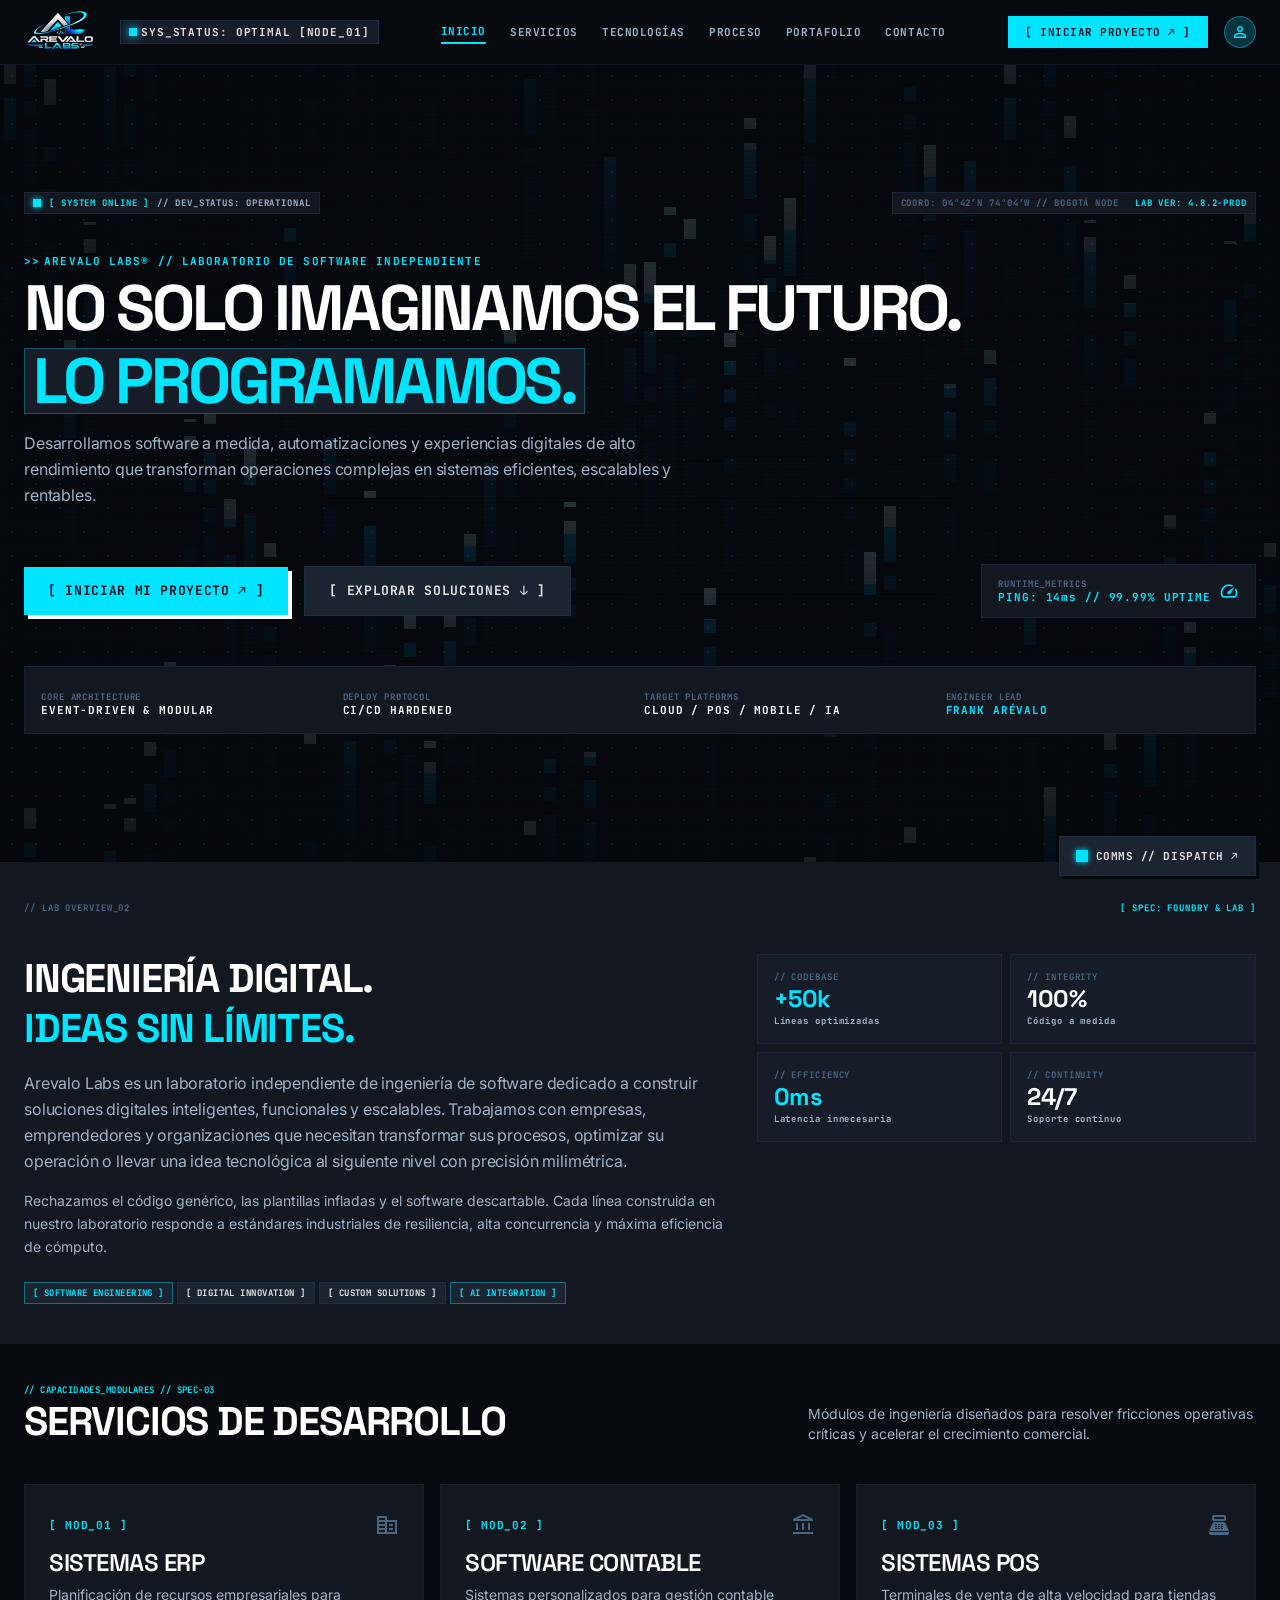
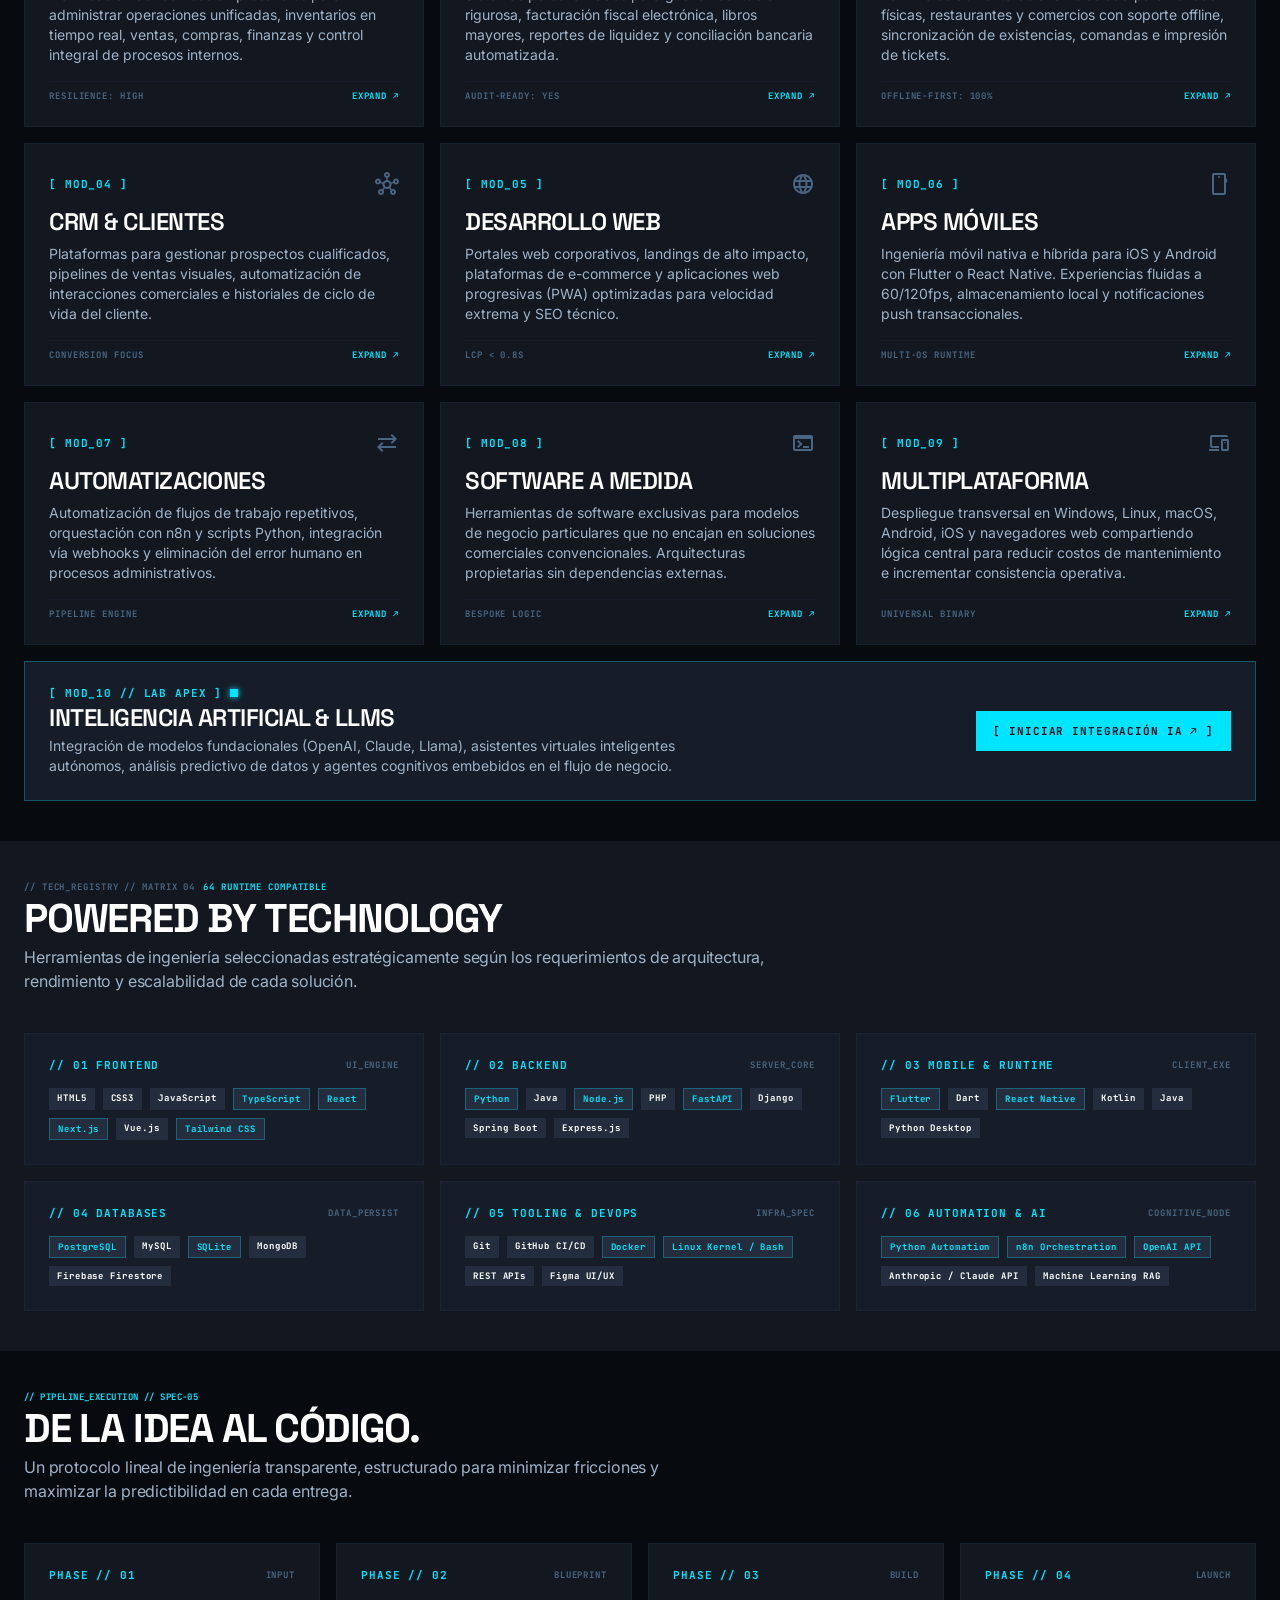
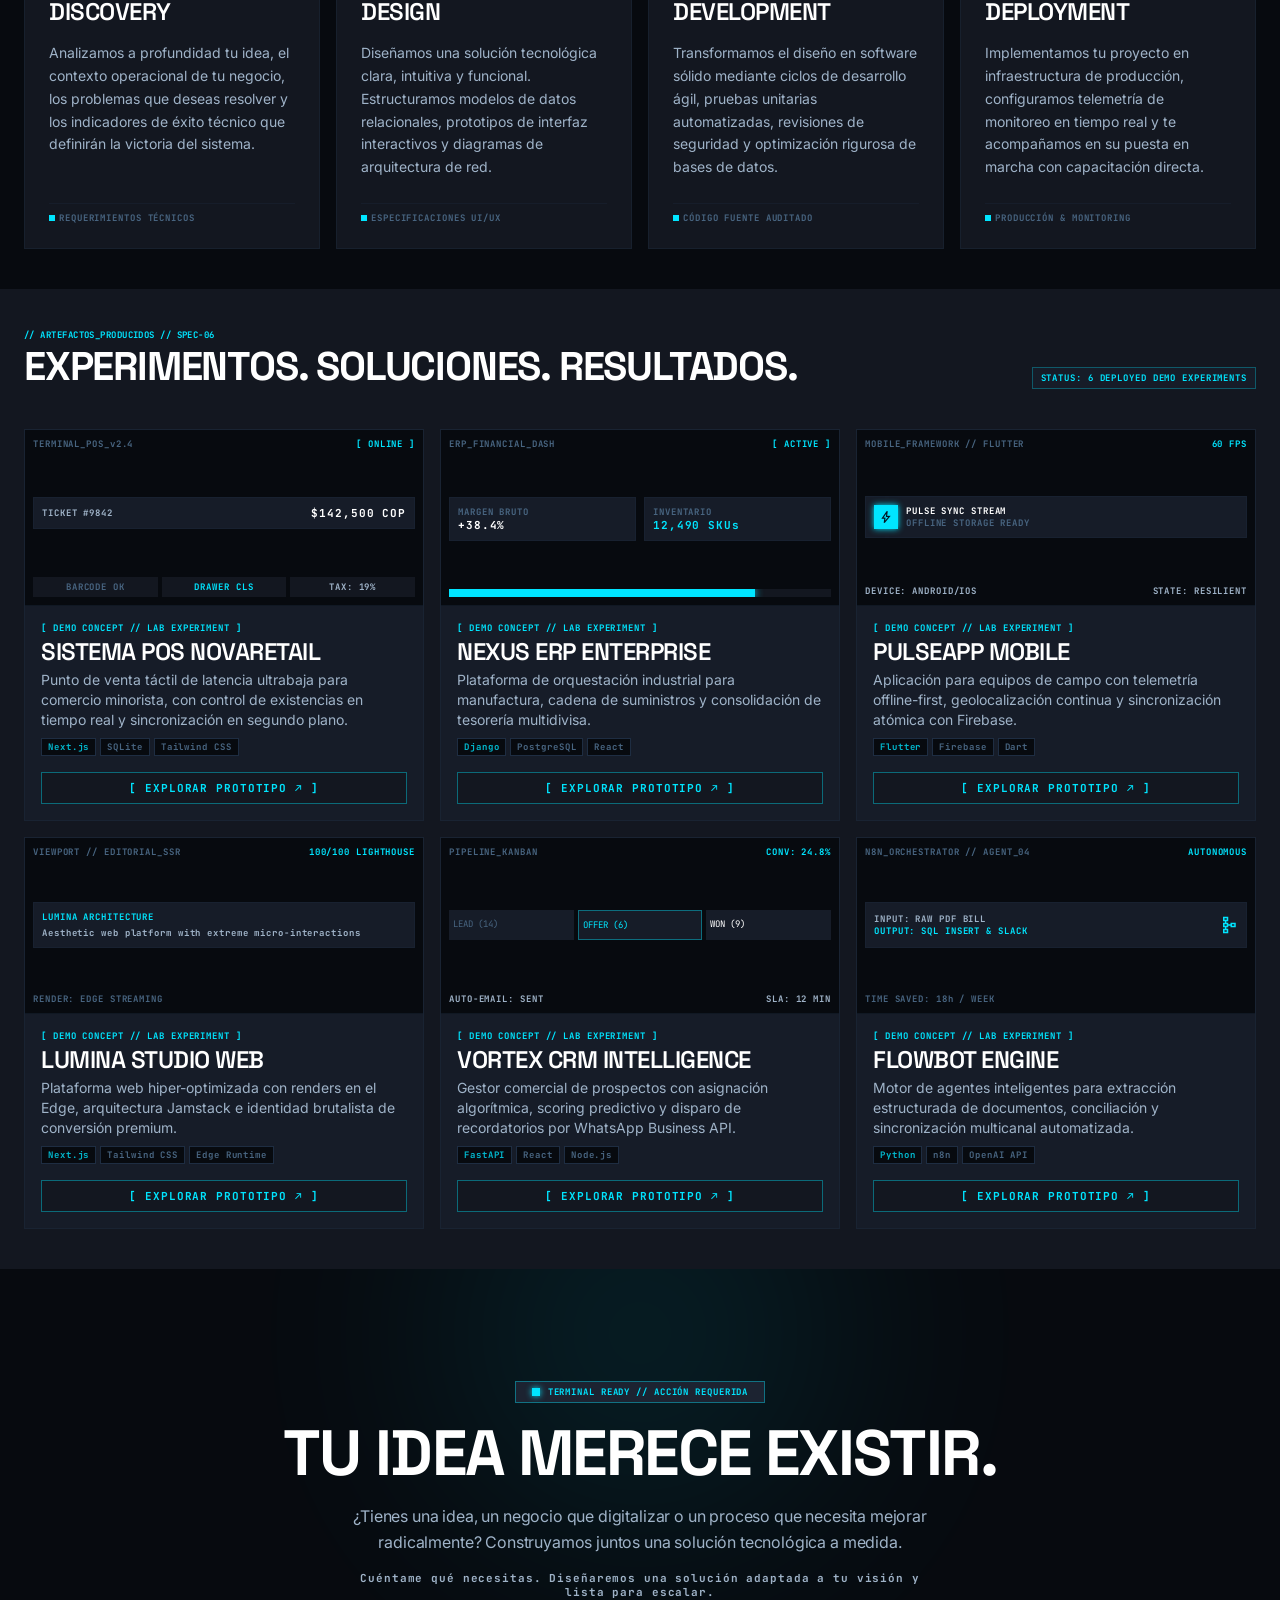
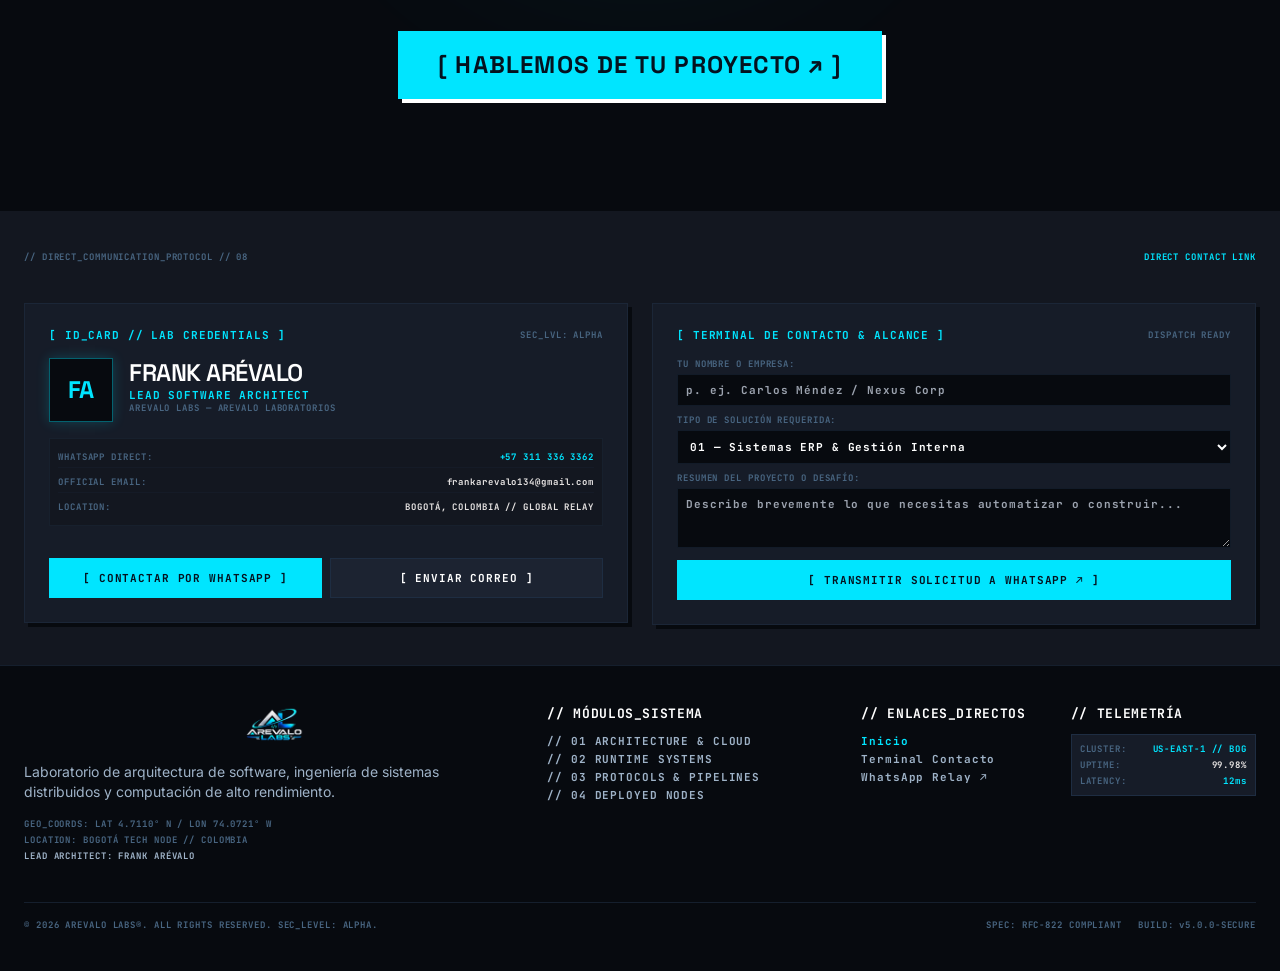
==== index.html @ 846e690f "feat: lanzamiento inicial landing page Arevalo Labs v5.0.0 Sitio web oficial de Arevalo Labs (Labora" ====
<!DOCTYPE html>
<html class="dark" lang="es">
<head>
  <meta charset="utf-8" />
  <meta name="viewport" content="width=device-width, initial-scale=1.0" />

  <!-- ═══════════════════════════════════════════════════════════
       SECURITY HEADERS (served via meta — apply server headers too)
  ═══════════════════════════════════════════════════════════════ -->

  <!-- CSP: only self + explicit whitelisted origins; no inline eval -->
  <meta http-equiv="Content-Security-Policy"
        content="
          default-src 'self';
          script-src  'self' 'unsafe-inline';
          style-src   'self' 'unsafe-inline';
          font-src    'self';
          img-src     'self' data:;
          connect-src 'none';
          frame-src   'none';
          object-src  'none';
          base-uri    'self';
          form-action 'none';
        " />

  <!-- Prevent MIME sniffing -->
  <meta http-equiv="X-Content-Type-Options" content="nosniff" />

  <!-- Do not send referrer to external links -->
  <meta name="referrer" content="no-referrer" />

  <!-- Prevent clickjacking via meta (X-Frame-Options should be in server header too) -->
  <meta http-equiv="X-Frame-Options" content="DENY" />

  <!-- Disable browser XSS auditor (modern browsers use CSP instead) -->
  <meta http-equiv="X-XSS-Protection" content="1; mode=block" />

  <!-- ═══════════════════════════════════════════════════════════
       SEO & OPEN GRAPH
  ═══════════════════════════════════════════════════════════════ -->
  <link rel="icon" type="image/svg+xml" href="assets/images/favicon.svg" />
  <title>Arevalo Labs® // Software Engineering Laboratory</title>
  <meta name="description"
        content="Laboratorio independiente de ingeniería de software. Desarrollamos sistemas ERP, POS, CRM, apps móviles, automatizaciones e integración de Inteligencia Artificial a medida." />
  <meta name="author"      content="Frank Arévalo — Arevalo Labs®" />
  <meta name="robots"      content="index, follow" />
  <meta property="og:title"       content="Arevalo Labs® // Software Engineering Laboratory" />
  <meta property="og:description" content="No solo imaginamos el futuro. Lo programamos." />
  <meta property="og:type"        content="website" />
  <meta property="og:locale"      content="es_CO" />

  <!-- ═══════════════════════════════════════════════════════════
       SELF-HOSTED ASSETS — zero external requests
  ═══════════════════════════════════════════════════════════════ -->

  <!-- Fonts: served locally, no Google tracking -->
  <link rel="preload" href="assets/fonts/SpaceGrotesk-700.woff2"     as="font" type="font/woff2" crossorigin />
  <link rel="preload" href="assets/fonts/JetBrainsMono-700.woff2"    as="font" type="font/woff2" crossorigin />
  <link rel="preload" href="assets/fonts/Inter-400.woff2"            as="font" type="font/woff2" crossorigin />
  <link rel="preload" href="assets/fonts/MaterialSymbols.woff2"      as="font" type="font/woff2" crossorigin />

  <link rel="stylesheet" href="assets/css/fonts.css" />
  <link rel="stylesheet" href="assets/css/base.css"  />

  <!-- Tailwind: pinned local copy (v3.4.17) — prevents supply-chain attacks -->
  <script src="assets/js/tailwind.min.js"></script>

  <!-- Tailwind design-token config -->
  <script src="assets/js/tailwind.config.js"></script>
</head>

<body class="bg-surface-container-lowest text-on-surface font-body-md text-body-md min-h-screen">

<!-- ═══════════════════════════════════════════════════════════════
     HEADER — Fixed navigation bar
═══════════════════════════════════════════════════════════════════ -->
<header class="fixed top-0 left-0 right-0 z-50 bg-surface-container-lowest/95 backdrop-blur-md border-b border-outline-variant/40">
  <div class="h-16 w-full px-gutter-desktop mx-auto flex items-center justify-between">

    <!-- Brand -->
    <div class="flex items-center gap-space-lg">
      <a class="flex items-center" href="#inicio" aria-label="Arevalo Labs — Inicio">
        <!-- Logo: self-hosted, no external URL tokens -->
        <img
          src="assets/images/logo.png"
          alt="Arevalo Labs® Logo"
          class="h-12 w-auto object-contain"
          width="200" height="48"
          loading="eager"
          decoding="async"
        />
      </a>

      <!-- System status indicator -->
      <div class="hidden xl:flex items-center gap-space-xs px-space-sm py-1 bg-surface-container border border-outline-variant">
        <div class="w-2 h-2 bg-primary-fixed led-pulse rounded-none shadow-[0_0_8px_#00E5FF]"></div>
        <span class="font-label-mono-md text-label-mono-md text-on-surface uppercase">SYS_STATUS: OPTIMAL [NODE_01]</span>
      </div>
    </div>

    <!-- Desktop Nav -->
    <nav class="hidden lg:flex items-center gap-space-lg" aria-label="Navegación principal">
      <a class="font-label-mono-md text-label-mono-md uppercase tracking-wider transition-colors py-1 text-primary-fixed border-b-2 border-primary-fixed"
         data-path="inicio" href="#inicio" aria-current="page">Inicio</a>
      <a class="font-label-mono-md text-label-mono-md uppercase tracking-wider text-on-surface-variant hover:text-primary-fixed transition-colors py-1"
         data-path="servicios" href="#servicios">Servicios</a>
      <a class="font-label-mono-md text-label-mono-md uppercase tracking-wider text-on-surface-variant hover:text-primary-fixed transition-colors py-1"
         data-path="tecnologias" href="#tecnologias">Tecnologías</a>
      <a class="font-label-mono-md text-label-mono-md uppercase tracking-wider text-on-surface-variant hover:text-primary-fixed transition-colors py-1"
         data-path="proceso" href="#proceso">Proceso</a>
      <a class="font-label-mono-md text-label-mono-md uppercase tracking-wider text-on-surface-variant hover:text-primary-fixed transition-colors py-1"
         data-path="portafolio" href="#portafolio">Portafolio</a>
      <a class="font-label-mono-md text-label-mono-md uppercase tracking-wider text-on-surface-variant hover:text-primary-fixed transition-colors py-1"
         data-path="contacto" href="#contacto">Contacto</a>
    </nav>

    <!-- CTA + Mobile toggle -->
    <div class="flex items-center gap-space-md">
      <a class="hidden sm:inline-flex items-center gap-space-xs px-space-md py-2 bg-primary-fixed text-on-primary-fixed font-label-mono-md text-label-mono-md font-bold uppercase tracking-wider border border-primary-fixed hover:bg-surface-container-lowest hover:text-primary-fixed hover:shadow-[2px_2px_0px_0px_#00E5FF] transition-all"
         href="https://wa.me/573113363362" rel="noopener noreferrer" target="_blank">
        <span>[ INICIAR PROYECTO ↗ ]</span>
      </a>

      <!-- Mobile menu button -->
      <div class="w-8 h-8 rounded-full bg-primary-fixed/20 border border-primary-fixed/40 flex items-center justify-center"><span class="material-symbols-outlined text-primary-fixed text-[18px]">person</span></div>
      <button aria-label="Menu Toggle" aria-expanded="false"
              class="lg:hidden flex items-center justify-center p-2 text-on-surface border border-outline-variant hover:border-primary-fixed"
              type="button">
        <span class="material-symbols-outlined">menu</span>
      </button>
    </div>
  </div>
</header>

<!-- ═══════════════════════════════════════════════════════════════
     MAIN CONTENT
═══════════════════════════════════════════════════════════════════ -->
<main class="w-full pt-16 bg-surface-container-lowest">
<div class="flex flex-col w-full">

<!-- ───────────────────────────────────────────────────────────────
     SECTION 1: HERO
─────────────────────────────────────────────────────────────────── -->
<section class="relative w-full overflow-hidden bg-surface-container-lowest py-space-xl lg:py-32 flex flex-col justify-center" id="inicio">

  <!-- WebGL Matrix Shader — rendered by assets/js/shader.js -->
  <div class="absolute inset-0 w-full h-full pointer-events-none opacity-40">
    <canvas id="shader-canvas-hero" style="display:block;width:100%;height:100%"></canvas>
  </div>

  <!-- Blueprint dot grid -->
  <div class="absolute inset-0 bg-[radial-gradient(#00E5FF_1px,transparent_1px)] [background-size:24px_24px] opacity-10 pointer-events-none"></div>

  <div class="relative z-10 w-full px-gutter-desktop mx-auto max-w-7xl flex flex-col gap-space-lg">

    <!-- HUD telemetry bar -->
    <div class="flex flex-wrap items-center justify-between gap-space-sm font-label-mono-sm text-label-mono-sm text-outline tracking-widest uppercase">
      <div class="flex items-center gap-space-sm bg-surface-container-low border border-outline-variant/60 px-space-sm py-1">
        <span class="w-2 h-2 bg-primary-fixed inline-block led-pulse shadow-[0_0_6px_#00E5FF]"></span>
        <span class="text-primary-fixed font-bold">[ SYSTEM ONLINE ]</span>
        <span class="text-secondary hidden sm:inline">// DEV_STATUS: OPERATIONAL</span>
      </div>
      <div class="flex items-center gap-space-md bg-surface-container-low border border-outline-variant/60 px-space-sm py-1">
        <span class="hidden md:inline">COORD: 04°42′N 74°04′W // BOGOTÁ NODE</span>
        <span class="text-primary-fixed">LAB VER: 4.8.2-PROD</span>
      </div>
    </div>

    <!-- Hero headline -->
    <div class="flex flex-col gap-space-sm mt-space-md">
      <div class="flex items-center gap-space-xs text-primary-fixed font-label-mono-md text-label-mono-md uppercase tracking-widest">
        <span>&gt;&gt;</span>
        <span>AREVALO LABS® // LABORATORIO DE SOFTWARE INDEPENDIENTE</span>
      </div>
      <h1 class="font-headline-xl text-headline-xl text-primary uppercase max-w-5xl leading-none tracking-tighter">
        NO SOLO IMAGINAMOS EL FUTURO.<br/>
        <span class="text-primary-fixed bg-surface-container border border-primary-fixed/30 px-2 inline-block mt-2">LO PROGRAMAMOS.</span>
      </h1>
      <p class="font-body-lg text-body-lg text-secondary max-w-2xl mt-space-sm leading-relaxed">
        Desarrollamos software a medida, automatizaciones y experiencias digitales de alto rendimiento que transforman operaciones complejas en sistemas eficientes, escalables y rentables.
      </p>
    </div>

    <!-- CTA Buttons + live metrics -->
    <div class="flex flex-wrap items-center gap-space-md mt-space-md pt-space-md">
      <a class="inline-flex items-center justify-center gap-space-sm px-space-lg py-4 bg-primary-fixed text-on-primary-fixed font-label-mono-lg text-label-mono-lg font-bold uppercase tracking-wider shadow-[4px_4px_0px_0px_#ffffff] hover:bg-surface-container hover:text-primary-fixed hover:shadow-[4px_4px_0px_0px_#00E5FF] transition-all"
         href="https://wa.me/573113363362?text=Hola%20Frank%2C%20quiero%20iniciar%20un%20proyecto%20de%20software%20con%20Arevalo%20Labs"
         rel="noopener noreferrer" target="_blank">
        <span>[ INICIAR MI PROYECTO ↗ ]</span>
      </a>
      <a class="inline-flex items-center justify-center gap-space-sm px-space-lg py-4 bg-surface-container-high text-on-surface font-label-mono-lg text-label-mono-lg font-semibold uppercase tracking-wider border border-outline-variant hover:bg-surface-variant hover:text-primary-fixed hover:border-primary-fixed transition-all"
         href="#servicios">
        <span>[ EXPLORAR SOLUCIONES ↓ ]</span>
      </a>
      <div class="hidden xl:flex items-center gap-space-sm px-space-md py-3 bg-surface-container-low border border-outline-variant/60 ml-auto">
        <div class="flex flex-col">
          <span class="font-label-mono-sm text-label-mono-sm text-outline uppercase">RUNTIME_METRICS</span>
          <span class="font-label-mono-md text-label-mono-md text-primary-fixed font-semibold">PING: 14ms // 99.99% UPTIME</span>
        </div>
        <span class="material-symbols-outlined text-primary-fixed text-xl">speed</span>
      </div>
    </div>

    <!-- Tech console strip -->
    <div class="grid grid-cols-2 sm:grid-cols-4 gap-space-sm mt-space-lg pt-space-lg bg-surface-container-low border border-outline-variant/50 p-space-md">
      <div class="flex flex-col">
        <span class="font-label-mono-sm text-label-mono-sm text-outline uppercase">CORE ARCHITECTURE</span>
        <span class="font-label-mono-md text-label-mono-md text-primary font-bold">EVENT-DRIVEN &amp; MODULAR</span>
      </div>
      <div class="flex flex-col">
        <span class="font-label-mono-sm text-label-mono-sm text-outline uppercase">DEPLOY PROTOCOL</span>
        <span class="font-label-mono-md text-label-mono-md text-primary font-bold">CI/CD HARDENED</span>
      </div>
      <div class="flex flex-col">
        <span class="font-label-mono-sm text-label-mono-sm text-outline uppercase">TARGET PLATFORMS</span>
        <span class="font-label-mono-md text-label-mono-md text-primary font-bold">CLOUD / POS / MOBILE / IA</span>
      </div>
      <div class="flex flex-col">
        <span class="font-label-mono-sm text-label-mono-sm text-outline uppercase">ENGINEER LEAD</span>
        <span class="font-label-mono-md text-label-mono-md text-primary-fixed font-bold">FRANK ARÉVALO</span>
      </div>
    </div>
  </div>
</section>

<!-- ───────────────────────────────────────────────────────────────
     SECTION 2: SOBRE AREVALO LABS
─────────────────────────────────────────────────────────────────── -->
<section class="w-full bg-surface-container-low py-space-xl">
  <div class="w-full px-gutter-desktop mx-auto max-w-7xl flex flex-col gap-space-xl">
    <div class="flex items-center justify-between font-label-mono-sm text-label-mono-sm text-outline uppercase">
      <span>// LAB OVERVIEW_02</span>
      <span class="text-primary-fixed">[ SPEC: FOUNDRY &amp; LAB ]</span>
    </div>

    <div class="grid grid-cols-1 lg:grid-cols-12 gap-gutter-desktop items-start">
      <div class="lg:col-span-7 flex flex-col gap-space-md">
        <h2 class="font-headline-lg text-headline-lg text-primary uppercase leading-tight" data-fadein>
          INGENIERÍA DIGITAL.<br/>
          <span class="text-primary-fixed">IDEAS SIN LÍMITES.</span>
        </h2>
        <p class="font-body-lg text-body-lg text-secondary leading-relaxed">
          Arevalo Labs es un laboratorio independiente de ingeniería de software dedicado a construir soluciones digitales inteligentes, funcionales y escalables. Trabajamos con empresas, emprendedores y organizaciones que necesitan transformar sus procesos, optimizar su operación o llevar una idea tecnológica al siguiente nivel con precisión milimétrica.
        </p>
        <p class="font-body-md text-body-md text-on-surface-variant leading-relaxed">
          Rechazamos el código genérico, las plantillas infladas y el software descartable. Cada línea construida en nuestro laboratorio responde a estándares industriales de resiliencia, alta concurrencia y máxima eficiencia de cómputo.
        </p>
        <div class="flex flex-wrap gap-space-xs mt-space-sm">
          <span class="font-label-mono-sm text-label-mono-sm px-space-sm py-1 bg-surface-container-high border border-primary-fixed/40 text-primary-fixed uppercase tracking-wider font-semibold">[ SOFTWARE ENGINEERING ]</span>
          <span class="font-label-mono-sm text-label-mono-sm px-space-sm py-1 bg-surface-container-high border border-outline-variant text-on-surface uppercase tracking-wider font-semibold">[ DIGITAL INNOVATION ]</span>
          <span class="font-label-mono-sm text-label-mono-sm px-space-sm py-1 bg-surface-container-high border border-outline-variant text-on-surface uppercase tracking-wider font-semibold">[ CUSTOM SOLUTIONS ]</span>
          <span class="font-label-mono-sm text-label-mono-sm px-space-sm py-1 bg-surface-container-high border border-primary-fixed/40 text-primary-fixed uppercase tracking-wider font-semibold">[ AI INTEGRATION ]</span>
        </div>
      </div>

      <!-- Stat cards -->
      <div class="lg:col-span-5 grid grid-cols-2 gap-space-sm">
        <div class="p-space-md bg-surface-container border border-outline-variant/60 flex flex-col gap-space-xs" data-fadein>
          <span class="font-label-mono-sm text-label-mono-sm text-outline uppercase">// CODEBASE</span>
          <span class="font-headline-md text-headline-md text-primary-fixed font-bold leading-none">+50k</span>
          <span class="font-label-mono-sm text-label-mono-sm text-secondary">Líneas optimizadas</span>
        </div>
        <div class="p-space-md bg-surface-container border border-outline-variant/60 flex flex-col gap-space-xs" data-fadein>
          <span class="font-label-mono-sm text-label-mono-sm text-outline uppercase">// INTEGRITY</span>
          <span class="font-headline-md text-headline-md text-primary font-bold leading-none">100%</span>
          <span class="font-label-mono-sm text-label-mono-sm text-secondary">Código a medida</span>
        </div>
        <div class="p-space-md bg-surface-container border border-outline-variant/60 flex flex-col gap-space-xs" data-fadein>
          <span class="font-label-mono-sm text-label-mono-sm text-outline uppercase">// EFFICIENCY</span>
          <span class="font-headline-md text-headline-md text-primary-fixed font-bold leading-none">0ms</span>
          <span class="font-label-mono-sm text-label-mono-sm text-secondary">Latencia innecesaria</span>
        </div>
        <div class="p-space-md bg-surface-container border border-outline-variant/60 flex flex-col gap-space-xs" data-fadein>
          <span class="font-label-mono-sm text-label-mono-sm text-outline uppercase">// CONTINUITY</span>
          <span class="font-headline-md text-headline-md text-primary font-bold leading-none">24/7</span>
          <span class="font-label-mono-sm text-label-mono-sm text-secondary">Soporte continuo</span>
        </div>
      </div>
    </div>
  </div>
</section>

<!-- ───────────────────────────────────────────────────────────────
     SECTION 3: SERVICIOS DE DESARROLLO
─────────────────────────────────────────────────────────────────── -->
<section class="w-full bg-surface-container-lowest py-space-xl" id="servicios">
  <div class="w-full px-gutter-desktop mx-auto max-w-7xl flex flex-col gap-space-xl">
    <div class="flex flex-col md:flex-row md:items-end justify-between gap-space-md">
      <div class="flex flex-col gap-space-xs">
        <span class="font-label-mono-sm text-label-mono-sm text-primary-fixed uppercase tracking-wider">// CAPACIDADES_MODULARES // SPEC-03</span>
        <h2 class="font-headline-lg text-headline-lg text-primary uppercase">SERVICIOS DE DESARROLLO</h2>
      </div>
      <p class="font-body-md text-body-md text-secondary max-w-md">
        Módulos de ingeniería diseñados para resolver fricciones operativas críticas y acelerar el crecimiento comercial.
      </p>
    </div>

    <div class="grid grid-cols-1 md:grid-cols-2 lg:grid-cols-3 gap-space-md">

      <!-- Service card macro (repeated 9 times + 1 wide) -->
      <!-- 01 ERP -->
      <div class="p-space-lg bg-surface-container-low border border-outline-variant/40 hover:border-primary-fixed/60 hover:bg-surface-container transition-all flex flex-col justify-between group" data-fadein>
        <div class="flex flex-col gap-space-sm">
          <div class="flex items-center justify-between">
            <span class="font-label-mono-md text-label-mono-md text-primary-fixed uppercase font-bold">[ MOD_01 ]</span>
            <span class="material-symbols-outlined text-outline group-hover:text-primary-fixed text-2xl transition-colors">corporate_fare</span>
          </div>
          <h3 class="font-headline-md text-headline-md text-primary uppercase">SISTEMAS ERP</h3>
          <p class="font-body-md text-body-md text-secondary">
            Planificación de recursos empresariales para administrar operaciones unificadas, inventarios en tiempo real, ventas, compras, finanzas y control integral de procesos internos.
          </p>
        </div>
        <div class="mt-space-md pt-space-sm flex items-center justify-between font-label-mono-sm text-label-mono-sm text-outline uppercase border-t border-outline-variant/30">
          <span>RESILIENCE: HIGH</span>
          <span class="text-primary-fixed group-hover:translate-x-1 transition-transform">EXPAND ↗</span>
        </div>
      </div>

      <!-- 02 Contable -->
      <div class="p-space-lg bg-surface-container-low border border-outline-variant/40 hover:border-primary-fixed/60 hover:bg-surface-container transition-all flex flex-col justify-between group" data-fadein>
        <div class="flex flex-col gap-space-sm">
          <div class="flex items-center justify-between">
            <span class="font-label-mono-md text-label-mono-md text-primary-fixed uppercase font-bold">[ MOD_02 ]</span>
            <span class="material-symbols-outlined text-outline group-hover:text-primary-fixed text-2xl transition-colors">account_balance</span>
          </div>
          <h3 class="font-headline-md text-headline-md text-primary uppercase">SOFTWARE CONTABLE</h3>
          <p class="font-body-md text-body-md text-secondary">
            Sistemas personalizados para gestión contable rigurosa, facturación fiscal electrónica, libros mayores, reportes de liquidez y conciliación bancaria automatizada.
          </p>
        </div>
        <div class="mt-space-md pt-space-sm flex items-center justify-between font-label-mono-sm text-label-mono-sm text-outline uppercase border-t border-outline-variant/30">
          <span>AUDIT-READY: YES</span>
          <span class="text-primary-fixed group-hover:translate-x-1 transition-transform">EXPAND ↗</span>
        </div>
      </div>

      <!-- 03 POS -->
      <div class="p-space-lg bg-surface-container-low border border-outline-variant/40 hover:border-primary-fixed/60 hover:bg-surface-container transition-all flex flex-col justify-between group" data-fadein>
        <div class="flex flex-col gap-space-sm">
          <div class="flex items-center justify-between">
            <span class="font-label-mono-md text-label-mono-md text-primary-fixed uppercase font-bold">[ MOD_03 ]</span>
            <span class="material-symbols-outlined text-outline group-hover:text-primary-fixed text-2xl transition-colors">point_of_sale</span>
          </div>
          <h3 class="font-headline-md text-headline-md text-primary uppercase">SISTEMAS POS</h3>
          <p class="font-body-md text-body-md text-secondary">
            Terminales de venta de alta velocidad para tiendas físicas, restaurantes y comercios con soporte offline, sincronización de existencias, comandas e impresión de tickets.
          </p>
        </div>
        <div class="mt-space-md pt-space-sm flex items-center justify-between font-label-mono-sm text-label-mono-sm text-outline uppercase border-t border-outline-variant/30">
          <span>OFFLINE-FIRST: 100%</span>
          <span class="text-primary-fixed group-hover:translate-x-1 transition-transform">EXPAND ↗</span>
        </div>
      </div>

      <!-- 04 CRM -->
      <div class="p-space-lg bg-surface-container-low border border-outline-variant/40 hover:border-primary-fixed/60 hover:bg-surface-container transition-all flex flex-col justify-between group" data-fadein>
        <div class="flex flex-col gap-space-sm">
          <div class="flex items-center justify-between">
            <span class="font-label-mono-md text-label-mono-md text-primary-fixed uppercase font-bold">[ MOD_04 ]</span>
            <span class="material-symbols-outlined text-outline group-hover:text-primary-fixed text-2xl transition-colors">hub</span>
          </div>
          <h3 class="font-headline-md text-headline-md text-primary uppercase">CRM &amp; CLIENTES</h3>
          <p class="font-body-md text-body-md text-secondary">
            Plataformas para gestionar prospectos cualificados, pipelines de ventas visuales, automatización de interacciones comerciales e historiales de ciclo de vida del cliente.
          </p>
        </div>
        <div class="mt-space-md pt-space-sm flex items-center justify-between font-label-mono-sm text-label-mono-sm text-outline uppercase border-t border-outline-variant/30">
          <span>CONVERSION FOCUS</span>
          <span class="text-primary-fixed group-hover:translate-x-1 transition-transform">EXPAND ↗</span>
        </div>
      </div>

      <!-- 05 Desarrollo Web -->
      <div class="p-space-lg bg-surface-container-low border border-outline-variant/40 hover:border-primary-fixed/60 hover:bg-surface-container transition-all flex flex-col justify-between group" data-fadein>
        <div class="flex flex-col gap-space-sm">
          <div class="flex items-center justify-between">
            <span class="font-label-mono-md text-label-mono-md text-primary-fixed uppercase font-bold">[ MOD_05 ]</span>
            <span class="material-symbols-outlined text-outline group-hover:text-primary-fixed text-2xl transition-colors">language</span>
          </div>
          <h3 class="font-headline-md text-headline-md text-primary uppercase">DESARROLLO WEB</h3>
          <p class="font-body-md text-body-md text-secondary">
            Portales web corporativos, landings de alto impacto, plataformas de e-commerce y aplicaciones web progresivas (PWA) optimizadas para velocidad extrema y SEO técnico.
          </p>
        </div>
        <div class="mt-space-md pt-space-sm flex items-center justify-between font-label-mono-sm text-label-mono-sm text-outline uppercase border-t border-outline-variant/30">
          <span>LCP &lt; 0.8S</span>
          <span class="text-primary-fixed group-hover:translate-x-1 transition-transform">EXPAND ↗</span>
        </div>
      </div>

      <!-- 06 Apps Móviles -->
      <div class="p-space-lg bg-surface-container-low border border-outline-variant/40 hover:border-primary-fixed/60 hover:bg-surface-container transition-all flex flex-col justify-between group" data-fadein>
        <div class="flex flex-col gap-space-sm">
          <div class="flex items-center justify-between">
            <span class="font-label-mono-md text-label-mono-md text-primary-fixed uppercase font-bold">[ MOD_06 ]</span>
            <span class="material-symbols-outlined text-outline group-hover:text-primary-fixed text-2xl transition-colors">smartphone</span>
          </div>
          <h3 class="font-headline-md text-headline-md text-primary uppercase">APPS MÓVILES</h3>
          <p class="font-body-md text-body-md text-secondary">
            Ingeniería móvil nativa e híbrida para iOS y Android con Flutter o React Native. Experiencias fluidas a 60/120fps, almacenamiento local y notificaciones push transaccionales.
          </p>
        </div>
        <div class="mt-space-md pt-space-sm flex items-center justify-between font-label-mono-sm text-label-mono-sm text-outline uppercase border-t border-outline-variant/30">
          <span>MULTI-OS RUNTIME</span>
          <span class="text-primary-fixed group-hover:translate-x-1 transition-transform">EXPAND ↗</span>
        </div>
      </div>

      <!-- 07 Automatizaciones -->
      <div class="p-space-lg bg-surface-container-low border border-outline-variant/40 hover:border-primary-fixed/60 hover:bg-surface-container transition-all flex flex-col justify-between group" data-fadein>
        <div class="flex flex-col gap-space-sm">
          <div class="flex items-center justify-between">
            <span class="font-label-mono-md text-label-mono-md text-primary-fixed uppercase font-bold">[ MOD_07 ]</span>
            <span class="material-symbols-outlined text-outline group-hover:text-primary-fixed text-2xl transition-colors">sync_alt</span>
          </div>
          <h3 class="font-headline-md text-headline-md text-primary uppercase">AUTOMATIZACIONES</h3>
          <p class="font-body-md text-body-md text-secondary">
            Automatización de flujos de trabajo repetitivos, orquestación con n8n y scripts Python, integración vía webhooks y eliminación del error humano en procesos administrativos.
          </p>
        </div>
        <div class="mt-space-md pt-space-sm flex items-center justify-between font-label-mono-sm text-label-mono-sm text-outline uppercase border-t border-outline-variant/30">
          <span>PIPELINE ENGINE</span>
          <span class="text-primary-fixed group-hover:translate-x-1 transition-transform">EXPAND ↗</span>
        </div>
      </div>

      <!-- 08 Software a Medida -->
      <div class="p-space-lg bg-surface-container-low border border-outline-variant/40 hover:border-primary-fixed/60 hover:bg-surface-container transition-all flex flex-col justify-between group" data-fadein>
        <div class="flex flex-col gap-space-sm">
          <div class="flex items-center justify-between">
            <span class="font-label-mono-md text-label-mono-md text-primary-fixed uppercase font-bold">[ MOD_08 ]</span>
            <span class="material-symbols-outlined text-outline group-hover:text-primary-fixed text-2xl transition-colors">terminal</span>
          </div>
          <h3 class="font-headline-md text-headline-md text-primary uppercase">SOFTWARE A MEDIDA</h3>
          <p class="font-body-md text-body-md text-secondary">
            Herramientas de software exclusivas para modelos de negocio particulares que no encajan en soluciones comerciales convencionales. Arquitecturas propietarias sin dependencias externas.
          </p>
        </div>
        <div class="mt-space-md pt-space-sm flex items-center justify-between font-label-mono-sm text-label-mono-sm text-outline uppercase border-t border-outline-variant/30">
          <span>BESPOKE LOGIC</span>
          <span class="text-primary-fixed group-hover:translate-x-1 transition-transform">EXPAND ↗</span>
        </div>
      </div>

      <!-- 09 Multiplataforma -->
      <div class="p-space-lg bg-surface-container-low border border-outline-variant/40 hover:border-primary-fixed/60 hover:bg-surface-container transition-all flex flex-col justify-between group" data-fadein>
        <div class="flex flex-col gap-space-sm">
          <div class="flex items-center justify-between">
            <span class="font-label-mono-md text-label-mono-md text-primary-fixed uppercase font-bold">[ MOD_09 ]</span>
            <span class="material-symbols-outlined text-outline group-hover:text-primary-fixed text-2xl transition-colors">devices</span>
          </div>
          <h3 class="font-headline-md text-headline-md text-primary uppercase">MULTIPLATAFORMA</h3>
          <p class="font-body-md text-body-md text-secondary">
            Despliegue transversal en Windows, Linux, macOS, Android, iOS y navegadores web compartiendo lógica central para reducir costos de mantenimiento e incrementar consistencia operativa.
          </p>
        </div>
        <div class="mt-space-md pt-space-sm flex items-center justify-between font-label-mono-sm text-label-mono-sm text-outline uppercase border-t border-outline-variant/30">
          <span>UNIVERSAL BINARY</span>
          <span class="text-primary-fixed group-hover:translate-x-1 transition-transform">EXPAND ↗</span>
        </div>
      </div>

      <!-- 10 IA — full-width highlight -->
      <div class="p-space-lg bg-surface-container border border-primary-fixed/30 md:col-span-2 lg:col-span-3 hover:bg-surface-container-high transition-all flex flex-col md:flex-row justify-between items-start md:items-center gap-space-md group" data-fadein>
        <div class="flex flex-col gap-space-xs max-w-2xl">
          <div class="flex items-center gap-space-sm">
            <span class="font-label-mono-md text-label-mono-md text-primary-fixed uppercase font-bold">[ MOD_10 // LAB APEX ]</span>
            <span class="w-2 h-2 bg-primary-fixed led-pulse shadow-[0_0_6px_#00E5FF]"></span>
          </div>
          <h3 class="font-headline-md text-headline-md text-primary uppercase">INTELIGENCIA ARTIFICIAL &amp; LLMS</h3>
          <p class="font-body-md text-body-md text-secondary">
            Integración de modelos fundacionales (OpenAI, Claude, Llama), asistentes virtuales inteligentes autónomos, análisis predictivo de datos y agentes cognitivos embebidos en el flujo de negocio.
          </p>
        </div>
        <a class="inline-flex items-center gap-space-xs px-space-md py-3 bg-primary-fixed text-on-primary-fixed font-label-mono-md text-label-mono-md uppercase font-bold hover:bg-surface-container-lowest hover:text-primary-fixed border border-primary-fixed transition-colors"
           href="https://wa.me/573113363362?text=Hola%20Frank%2C%20me%20interesa%20integrar%20Inteligencia%20Artificial%20con%20Arevalo%20Labs"
           rel="noopener noreferrer" target="_blank">
          <span>[ INICIAR INTEGRACIÓN IA ↗ ]</span>
        </a>
      </div>
    </div>
  </div>
</section>

<!-- ───────────────────────────────────────────────────────────────
     SECTION 4: STACK TECNOLÓGICO
─────────────────────────────────────────────────────────────────── -->
<section class="w-full bg-surface-container-low py-space-xl" id="tecnologias">
  <div class="w-full px-gutter-desktop mx-auto max-w-7xl flex flex-col gap-space-xl">
    <div class="flex flex-col gap-space-xs">
      <div class="flex items-center gap-space-sm font-label-mono-sm text-label-mono-sm text-outline uppercase">
        <span>// TECH_REGISTRY // MATRIX 04</span>
        <span class="text-primary-fixed">64 RUNTIME COMPATIBLE</span>
      </div>
      <h2 class="font-headline-lg text-headline-lg text-primary uppercase">POWERED BY TECHNOLOGY</h2>
      <p class="font-body-lg text-body-lg text-secondary max-w-3xl">
        Herramientas de ingeniería seleccionadas estratégicamente según los requerimientos de arquitectura, rendimiento y escalabilidad de cada solución.
      </p>
    </div>

    <div class="grid grid-cols-1 md:grid-cols-2 lg:grid-cols-3 gap-space-md">

      <!-- Frontend -->
      <div class="bg-surface-container border border-outline-variant/40 p-space-lg flex flex-col gap-space-md" data-fadein>
        <div class="flex items-center justify-between">
          <span class="font-label-mono-md text-label-mono-md text-primary-fixed uppercase font-bold">// 01 FRONTEND</span>
          <span class="font-label-mono-sm text-label-mono-sm text-outline">UI_ENGINE</span>
        </div>
        <div class="flex flex-wrap gap-2">
          <span class="font-label-mono-sm text-label-mono-sm px-space-sm py-1 bg-surface-container-highest text-primary">HTML5</span>
          <span class="font-label-mono-sm text-label-mono-sm px-space-sm py-1 bg-surface-container-highest text-primary">CSS3</span>
          <span class="font-label-mono-sm text-label-mono-sm px-space-sm py-1 bg-surface-container-highest text-primary">JavaScript</span>
          <span class="font-label-mono-sm text-label-mono-sm px-space-sm py-1 bg-surface-container-highest text-primary-fixed border border-primary-fixed/30">TypeScript</span>
          <span class="font-label-mono-sm text-label-mono-sm px-space-sm py-1 bg-surface-container-highest text-primary-fixed border border-primary-fixed/30">React</span>
          <span class="font-label-mono-sm text-label-mono-sm px-space-sm py-1 bg-surface-container-highest text-primary-fixed border border-primary-fixed/30">Next.js</span>
          <span class="font-label-mono-sm text-label-mono-sm px-space-sm py-1 bg-surface-container-highest text-primary">Vue.js</span>
          <span class="font-label-mono-sm text-label-mono-sm px-space-sm py-1 bg-surface-container-highest text-primary-fixed border border-primary-fixed/30">Tailwind CSS</span>
        </div>
      </div>

      <!-- Backend -->
      <div class="bg-surface-container border border-outline-variant/40 p-space-lg flex flex-col gap-space-md" data-fadein>
        <div class="flex items-center justify-between">
          <span class="font-label-mono-md text-label-mono-md text-primary-fixed uppercase font-bold">// 02 BACKEND</span>
          <span class="font-label-mono-sm text-label-mono-sm text-outline">SERVER_CORE</span>
        </div>
        <div class="flex flex-wrap gap-2">
          <span class="font-label-mono-sm text-label-mono-sm px-space-sm py-1 bg-surface-container-highest text-primary-fixed border border-primary-fixed/30">Python</span>
          <span class="font-label-mono-sm text-label-mono-sm px-space-sm py-1 bg-surface-container-highest text-primary">Java</span>
          <span class="font-label-mono-sm text-label-mono-sm px-space-sm py-1 bg-surface-container-highest text-primary-fixed border border-primary-fixed/30">Node.js</span>
          <span class="font-label-mono-sm text-label-mono-sm px-space-sm py-1 bg-surface-container-highest text-primary">PHP</span>
          <span class="font-label-mono-sm text-label-mono-sm px-space-sm py-1 bg-surface-container-highest text-primary-fixed border border-primary-fixed/30">FastAPI</span>
          <span class="font-label-mono-sm text-label-mono-sm px-space-sm py-1 bg-surface-container-highest text-primary">Django</span>
          <span class="font-label-mono-sm text-label-mono-sm px-space-sm py-1 bg-surface-container-highest text-primary">Spring Boot</span>
          <span class="font-label-mono-sm text-label-mono-sm px-space-sm py-1 bg-surface-container-highest text-primary">Express.js</span>
        </div>
      </div>

      <!-- Mobile -->
      <div class="bg-surface-container border border-outline-variant/40 p-space-lg flex flex-col gap-space-md" data-fadein>
        <div class="flex items-center justify-between">
          <span class="font-label-mono-md text-label-mono-md text-primary-fixed uppercase font-bold">// 03 MOBILE &amp; RUNTIME</span>
          <span class="font-label-mono-sm text-label-mono-sm text-outline">CLIENT_EXE</span>
        </div>
        <div class="flex flex-wrap gap-2">
          <span class="font-label-mono-sm text-label-mono-sm px-space-sm py-1 bg-surface-container-highest text-primary-fixed border border-primary-fixed/30">Flutter</span>
          <span class="font-label-mono-sm text-label-mono-sm px-space-sm py-1 bg-surface-container-highest text-primary">Dart</span>
          <span class="font-label-mono-sm text-label-mono-sm px-space-sm py-1 bg-surface-container-highest text-primary-fixed border border-primary-fixed/30">React Native</span>
          <span class="font-label-mono-sm text-label-mono-sm px-space-sm py-1 bg-surface-container-highest text-primary">Kotlin</span>
          <span class="font-label-mono-sm text-label-mono-sm px-space-sm py-1 bg-surface-container-highest text-primary">Java</span>
          <span class="font-label-mono-sm text-label-mono-sm px-space-sm py-1 bg-surface-container-highest text-primary">Python Desktop</span>
        </div>
      </div>

      <!-- Databases -->
      <div class="bg-surface-container border border-outline-variant/40 p-space-lg flex flex-col gap-space-md" data-fadein>
        <div class="flex items-center justify-between">
          <span class="font-label-mono-md text-label-mono-md text-primary-fixed uppercase font-bold">// 04 DATABASES</span>
          <span class="font-label-mono-sm text-label-mono-sm text-outline">DATA_PERSIST</span>
        </div>
        <div class="flex flex-wrap gap-2">
          <span class="font-label-mono-sm text-label-mono-sm px-space-sm py-1 bg-surface-container-highest text-primary-fixed border border-primary-fixed/30">PostgreSQL</span>
          <span class="font-label-mono-sm text-label-mono-sm px-space-sm py-1 bg-surface-container-highest text-primary">MySQL</span>
          <span class="font-label-mono-sm text-label-mono-sm px-space-sm py-1 bg-surface-container-highest text-primary-fixed border border-primary-fixed/30">SQLite</span>
          <span class="font-label-mono-sm text-label-mono-sm px-space-sm py-1 bg-surface-container-highest text-primary">MongoDB</span>
          <span class="font-label-mono-sm text-label-mono-sm px-space-sm py-1 bg-surface-container-highest text-primary">Firebase Firestore</span>
        </div>
      </div>

      <!-- DevOps -->
      <div class="bg-surface-container border border-outline-variant/40 p-space-lg flex flex-col gap-space-md" data-fadein>
        <div class="flex items-center justify-between">
          <span class="font-label-mono-md text-label-mono-md text-primary-fixed uppercase font-bold">// 05 TOOLING &amp; DEVOPS</span>
          <span class="font-label-mono-sm text-label-mono-sm text-outline">INFRA_SPEC</span>
        </div>
        <div class="flex flex-wrap gap-2">
          <span class="font-label-mono-sm text-label-mono-sm px-space-sm py-1 bg-surface-container-highest text-primary">Git</span>
          <span class="font-label-mono-sm text-label-mono-sm px-space-sm py-1 bg-surface-container-highest text-primary">GitHub CI/CD</span>
          <span class="font-label-mono-sm text-label-mono-sm px-space-sm py-1 bg-surface-container-highest text-primary-fixed border border-primary-fixed/30">Docker</span>
          <span class="font-label-mono-sm text-label-mono-sm px-space-sm py-1 bg-surface-container-highest text-primary-fixed border border-primary-fixed/30">Linux Kernel / Bash</span>
          <span class="font-label-mono-sm text-label-mono-sm px-space-sm py-1 bg-surface-container-highest text-primary">REST APIs</span>
          <span class="font-label-mono-sm text-label-mono-sm px-space-sm py-1 bg-surface-container-highest text-primary">Figma UI/UX</span>
        </div>
      </div>

      <!-- AI & Automation -->
      <div class="bg-surface-container border border-outline-variant/40 p-space-lg flex flex-col gap-space-md" data-fadein>
        <div class="flex items-center justify-between">
          <span class="font-label-mono-md text-label-mono-md text-primary-fixed uppercase font-bold">// 06 AUTOMATION &amp; AI</span>
          <span class="font-label-mono-sm text-label-mono-sm text-outline">COGNITIVE_NODE</span>
        </div>
        <div class="flex flex-wrap gap-2">
          <span class="font-label-mono-sm text-label-mono-sm px-space-sm py-1 bg-surface-container-highest text-primary-fixed border border-primary-fixed/30">Python Automation</span>
          <span class="font-label-mono-sm text-label-mono-sm px-space-sm py-1 bg-surface-container-highest text-primary-fixed border border-primary-fixed/30">n8n Orchestration</span>
          <span class="font-label-mono-sm text-label-mono-sm px-space-sm py-1 bg-surface-container-highest text-primary-fixed border border-primary-fixed/30">OpenAI API</span>
          <span class="font-label-mono-sm text-label-mono-sm px-space-sm py-1 bg-surface-container-highest text-primary">Anthropic / Claude API</span>
          <span class="font-label-mono-sm text-label-mono-sm px-space-sm py-1 bg-surface-container-highest text-primary">Machine Learning RAG</span>
        </div>
      </div>
    </div>
  </div>
</section>

<!-- ───────────────────────────────────────────────────────────────
     SECTION 5: PROCESO
─────────────────────────────────────────────────────────────────── -->
<section class="w-full bg-surface-container-lowest py-space-xl" id="proceso">
  <div class="w-full px-gutter-desktop mx-auto max-w-7xl flex flex-col gap-space-xl">
    <div class="flex flex-col gap-space-xs">
      <span class="font-label-mono-sm text-label-mono-sm text-primary-fixed uppercase tracking-wider">// PIPELINE_EXECUTION // SPEC-05</span>
      <h2 class="font-headline-lg text-headline-lg text-primary uppercase">DE LA IDEA AL CÓDIGO.</h2>
      <p class="font-body-lg text-body-lg text-secondary max-w-2xl">
        Un protocolo lineal de ingeniería transparente, estructurado para minimizar fricciones y maximizar la predictibilidad en cada entrega.
      </p>
    </div>

    <div class="grid grid-cols-1 md:grid-cols-2 lg:grid-cols-4 gap-space-md">

      <div class="p-space-lg bg-surface-container-low border border-outline-variant/40 flex flex-col justify-between group hover:border-primary-fixed/50 hover:bg-surface-container transition-all" data-fadein>
        <div class="flex flex-col gap-space-md">
          <div class="flex items-center justify-between">
            <span class="font-label-mono-md text-label-mono-md text-primary-fixed uppercase font-bold">PHASE // 01</span>
            <span class="font-label-mono-sm text-label-mono-sm text-outline">INPUT</span>
          </div>
          <h3 class="font-headline-md text-headline-md text-primary uppercase">DISCOVERY</h3>
          <p class="font-body-md text-body-md text-secondary leading-relaxed">
            Analizamos a profundidad tu idea, el contexto operacional de tu negocio, los problemas que deseas resolver y los indicadores de éxito técnico que definirán la victoria del sistema.
          </p>
        </div>
        <div class="mt-space-lg pt-space-sm border-t border-outline-variant/30 font-label-mono-sm text-label-mono-sm text-outline uppercase flex items-center gap-space-xs">
          <span class="w-1.5 h-1.5 bg-primary-fixed inline-block"></span>
          <span>REQUERIMIENTOS TÉCNICOS</span>
        </div>
      </div>

      <div class="p-space-lg bg-surface-container-low border border-outline-variant/40 flex flex-col justify-between group hover:border-primary-fixed/50 hover:bg-surface-container transition-all" data-fadein>
        <div class="flex flex-col gap-space-md">
          <div class="flex items-center justify-between">
            <span class="font-label-mono-md text-label-mono-md text-primary-fixed uppercase font-bold">PHASE // 02</span>
            <span class="font-label-mono-sm text-label-mono-sm text-outline">BLUEPRINT</span>
          </div>
          <h3 class="font-headline-md text-headline-md text-primary uppercase">DESIGN</h3>
          <p class="font-body-md text-body-md text-secondary leading-relaxed">
            Diseñamos una solución tecnológica clara, intuitiva y funcional. Estructuramos modelos de datos relacionales, prototipos de interfaz interactivos y diagramas de arquitectura de red.
          </p>
        </div>
        <div class="mt-space-lg pt-space-sm border-t border-outline-variant/30 font-label-mono-sm text-label-mono-sm text-outline uppercase flex items-center gap-space-xs">
          <span class="w-1.5 h-1.5 bg-primary-fixed inline-block"></span>
          <span>ESPECIFICACIONES UI/UX</span>
        </div>
      </div>

      <div class="p-space-lg bg-surface-container-low border border-outline-variant/40 flex flex-col justify-between group hover:border-primary-fixed/50 hover:bg-surface-container transition-all" data-fadein>
        <div class="flex flex-col gap-space-md">
          <div class="flex items-center justify-between">
            <span class="font-label-mono-md text-label-mono-md text-primary-fixed uppercase font-bold">PHASE // 03</span>
            <span class="font-label-mono-sm text-label-mono-sm text-outline">BUILD</span>
          </div>
          <h3 class="font-headline-md text-headline-md text-primary uppercase">DEVELOPMENT</h3>
          <p class="font-body-md text-body-md text-secondary leading-relaxed">
            Transformamos el diseño en software sólido mediante ciclos de desarrollo ágil, pruebas unitarias automatizadas, revisiones de seguridad y optimización rigurosa de bases de datos.
          </p>
        </div>
        <div class="mt-space-lg pt-space-sm border-t border-outline-variant/30 font-label-mono-sm text-label-mono-sm text-outline uppercase flex items-center gap-space-xs">
          <span class="w-1.5 h-1.5 bg-primary-fixed inline-block"></span>
          <span>CÓDIGO FUENTE AUDITADO</span>
        </div>
      </div>

      <div class="p-space-lg bg-surface-container-low border border-outline-variant/40 flex flex-col justify-between group hover:border-primary-fixed/50 hover:bg-surface-container transition-all" data-fadein>
        <div class="flex flex-col gap-space-md">
          <div class="flex items-center justify-between">
            <span class="font-label-mono-md text-label-mono-md text-primary-fixed uppercase font-bold">PHASE // 04</span>
            <span class="font-label-mono-sm text-label-mono-sm text-outline">LAUNCH</span>
          </div>
          <h3 class="font-headline-md text-headline-md text-primary uppercase">DEPLOYMENT</h3>
          <p class="font-body-md text-body-md text-secondary leading-relaxed">
            Implementamos tu proyecto en infraestructura de producción, configuramos telemetría de monitoreo en tiempo real y te acompañamos en su puesta en marcha con capacitación directa.
          </p>
        </div>
        <div class="mt-space-lg pt-space-sm border-t border-outline-variant/30 font-label-mono-sm text-label-mono-sm text-outline uppercase flex items-center gap-space-xs">
          <span class="w-1.5 h-1.5 bg-primary-fixed inline-block"></span>
          <span>PRODUCCIÓN &amp; MONITORING</span>
        </div>
      </div>
    </div>
  </div>
</section>

<!-- ───────────────────────────────────────────────────────────────
     SECTION 6: PORTAFOLIO
─────────────────────────────────────────────────────────────────── -->
<section class="w-full bg-surface-container-low py-space-xl" id="portafolio">
  <div class="w-full px-gutter-desktop mx-auto max-w-7xl flex flex-col gap-space-xl">
    <div class="flex flex-col md:flex-row md:items-end justify-between gap-space-md">
      <div class="flex flex-col gap-space-xs">
        <span class="font-label-mono-sm text-label-mono-sm text-primary-fixed uppercase tracking-wider">// ARTEFACTOS_PRODUCIDOS // SPEC-06</span>
        <h2 class="font-headline-lg text-headline-lg text-primary uppercase">EXPERIMENTOS. SOLUCIONES. RESULTADOS.</h2>
      </div>
      <div class="font-label-mono-sm text-label-mono-sm text-primary-fixed uppercase bg-surface-container border border-primary-fixed/30 px-space-sm py-1">
        STATUS: 6 DEPLOYED DEMO EXPERIMENTS
      </div>
    </div>

    <div class="grid grid-cols-1 md:grid-cols-2 lg:grid-cols-3 gap-space-md">

      <!-- Portfolio Card Template (x6) -->
      <!-- 01 POS NovaRetail -->
      <div class="bg-surface-container border border-outline-variant/40 flex flex-col justify-between group hover:border-primary-fixed/50 hover:bg-surface-container-high transition-all" data-fadein>
        <div class="flex flex-col">
          <div class="h-44 bg-surface-container-lowest p-space-sm flex flex-col justify-between relative overflow-hidden border-b border-outline-variant/40">
            <div class="flex items-center justify-between font-label-mono-sm text-label-mono-sm text-outline">
              <span>TERMINAL_POS_v2.4</span>
              <span class="text-primary-fixed">[ ONLINE ]</span>
            </div>
            <div class="flex items-center justify-between bg-surface-container p-2 border border-outline-variant/30">
              <span class="font-label-mono-sm text-label-mono-sm text-secondary">TICKET #9842</span>
              <span class="font-label-mono-md text-label-mono-md text-primary font-bold">$142,500 COP</span>
            </div>
            <div class="grid grid-cols-3 gap-1 font-label-mono-sm text-label-mono-sm">
              <div class="bg-surface-container-low text-center py-1 text-outline">BARCODE OK</div>
              <div class="bg-surface-container-low text-center py-1 text-primary-fixed">DRAWER CLS</div>
              <div class="bg-surface-container-low text-center py-1 text-secondary">TAX: 19%</div>
            </div>
          </div>
          <div class="p-space-md flex flex-col gap-space-xs">
            <span class="font-label-mono-sm text-label-mono-sm text-primary-fixed font-bold uppercase">[ DEMO CONCEPT // LAB EXPERIMENT ]</span>
            <h3 class="font-headline-md text-headline-md text-primary uppercase">SISTEMA POS NOVARETAIL</h3>
            <p class="font-body-md text-body-md text-secondary">
              Punto de venta táctil de latencia ultrabaja para comercio minorista, con control de existencias en tiempo real y sincronización en segundo plano.
            </p>
            <div class="flex flex-wrap gap-1 mt-space-xs">
              <span class="font-label-mono-sm text-label-mono-sm px-1.5 py-0.5 bg-surface-container-lowest text-primary-fixed/80 border border-outline-variant">Next.js</span>
              <span class="font-label-mono-sm text-label-mono-sm px-1.5 py-0.5 bg-surface-container-lowest text-outline border border-outline-variant">SQLite</span>
              <span class="font-label-mono-sm text-label-mono-sm px-1.5 py-0.5 bg-surface-container-lowest text-outline border border-outline-variant">Tailwind CSS</span>
            </div>
          </div>
        </div>
        <div class="p-space-md pt-0">
          <a class="w-full inline-flex items-center justify-center gap-space-xs py-2 bg-surface-container-low border border-primary-fixed/40 text-primary-fixed font-label-mono-md text-label-mono-md uppercase font-bold hover:bg-primary-fixed hover:text-on-primary-fixed transition-colors"
             href="https://wa.me/573113363362?text=Hola%20Frank%2C%20quiero%20conocer%20m%C3%A1s%20sobre%20el%20demo%20POS%20NovaRetail"
             rel="noopener noreferrer" target="_blank">
            <span>[ EXPLORAR PROTOTIPO ↗ ]</span>
          </a>
        </div>
      </div>

      <!-- 02 Nexus ERP -->
      <div class="bg-surface-container border border-outline-variant/40 flex flex-col justify-between group hover:border-primary-fixed/50 hover:bg-surface-container-high transition-all" data-fadein>
        <div class="flex flex-col">
          <div class="h-44 bg-surface-container-lowest p-space-sm flex flex-col justify-between relative overflow-hidden border-b border-outline-variant/40">
            <div class="flex items-center justify-between font-label-mono-sm text-label-mono-sm text-outline">
              <span>ERP_FINANCIAL_DASH</span>
              <span class="text-primary-fixed">[ ACTIVE ]</span>
            </div>
            <div class="grid grid-cols-2 gap-2">
              <div class="bg-surface-container p-2 flex flex-col border border-outline-variant/30">
                <span class="font-label-mono-sm text-label-mono-sm text-outline">MARGEN BRUTO</span>
                <span class="font-label-mono-md text-label-mono-md text-primary font-bold">+38.4%</span>
              </div>
              <div class="bg-surface-container p-2 flex flex-col border border-outline-variant/30">
                <span class="font-label-mono-sm text-label-mono-sm text-outline">INVENTARIO</span>
                <span class="font-label-mono-md text-label-mono-md text-primary-fixed font-bold">12,490 SKUs</span>
              </div>
            </div>
            <div class="w-full bg-surface-container-low h-2 overflow-hidden">
              <div class="bg-primary-fixed h-full w-4/5 shadow-[0_0_8px_#00E5FF]"></div>
            </div>
          </div>
          <div class="p-space-md flex flex-col gap-space-xs">
            <span class="font-label-mono-sm text-label-mono-sm text-primary-fixed font-bold uppercase">[ DEMO CONCEPT // LAB EXPERIMENT ]</span>
            <h3 class="font-headline-md text-headline-md text-primary uppercase">NEXUS ERP ENTERPRISE</h3>
            <p class="font-body-md text-body-md text-secondary">
              Plataforma de orquestación industrial para manufactura, cadena de suministros y consolidación de tesorería multidivisa.
            </p>
            <div class="flex flex-wrap gap-1 mt-space-xs">
              <span class="font-label-mono-sm text-label-mono-sm px-1.5 py-0.5 bg-surface-container-lowest text-primary-fixed/80 border border-outline-variant">Django</span>
              <span class="font-label-mono-sm text-label-mono-sm px-1.5 py-0.5 bg-surface-container-lowest text-outline border border-outline-variant">PostgreSQL</span>
              <span class="font-label-mono-sm text-label-mono-sm px-1.5 py-0.5 bg-surface-container-lowest text-outline border border-outline-variant">React</span>
            </div>
          </div>
        </div>
        <div class="p-space-md pt-0">
          <a class="w-full inline-flex items-center justify-center gap-space-xs py-2 bg-surface-container-low border border-primary-fixed/40 text-primary-fixed font-label-mono-md text-label-mono-md uppercase font-bold hover:bg-primary-fixed hover:text-on-primary-fixed transition-colors"
             href="https://wa.me/573113363362?text=Hola%20Frank%2C%20quiero%20conocer%20m%C3%A1s%20sobre%20el%20demo%20Nexus%20ERP"
             rel="noopener noreferrer" target="_blank">
            <span>[ EXPLORAR PROTOTIPO ↗ ]</span>
          </a>
        </div>
      </div>

      <!-- 03 PulseApp Mobile -->
      <div class="bg-surface-container border border-outline-variant/40 flex flex-col justify-between group hover:border-primary-fixed/50 hover:bg-surface-container-high transition-all" data-fadein>
        <div class="flex flex-col">
          <div class="h-44 bg-surface-container-lowest p-space-sm flex flex-col justify-between relative overflow-hidden border-b border-outline-variant/40">
            <div class="flex items-center justify-between font-label-mono-sm text-label-mono-sm text-outline">
              <span>MOBILE_FRAMEWORK // FLUTTER</span>
              <span class="text-primary-fixed">60 FPS</span>
            </div>
            <div class="flex items-center gap-space-sm bg-surface-container p-2 border border-outline-variant/30">
              <div class="w-6 h-6 bg-primary-fixed flex items-center justify-center shadow-[0_0_6px_#00E5FF]">
                <span class="material-symbols-outlined text-on-primary-fixed text-[14px]">bolt</span>
              </div>
              <div class="flex flex-col">
                <span class="font-label-mono-sm text-label-mono-sm text-primary font-bold">PULSE SYNC STREAM</span>
                <span class="font-label-mono-sm text-label-mono-sm text-outline">OFFLINE STORAGE READY</span>
              </div>
            </div>
            <div class="flex justify-between font-label-mono-sm text-label-mono-sm text-secondary">
              <span>DEVICE: ANDROID/IOS</span>
              <span>STATE: RESILIENT</span>
            </div>
          </div>
          <div class="p-space-md flex flex-col gap-space-xs">
            <span class="font-label-mono-sm text-label-mono-sm text-primary-fixed font-bold uppercase">[ DEMO CONCEPT // LAB EXPERIMENT ]</span>
            <h3 class="font-headline-md text-headline-md text-primary uppercase">PULSEAPP MOBILE</h3>
            <p class="font-body-md text-body-md text-secondary">
              Aplicación para equipos de campo con telemetría offline-first, geolocalización continua y sincronización atómica con Firebase.
            </p>
            <div class="flex flex-wrap gap-1 mt-space-xs">
              <span class="font-label-mono-sm text-label-mono-sm px-1.5 py-0.5 bg-surface-container-lowest text-primary-fixed/80 border border-outline-variant">Flutter</span>
              <span class="font-label-mono-sm text-label-mono-sm px-1.5 py-0.5 bg-surface-container-lowest text-outline border border-outline-variant">Firebase</span>
              <span class="font-label-mono-sm text-label-mono-sm px-1.5 py-0.5 bg-surface-container-lowest text-outline border border-outline-variant">Dart</span>
            </div>
          </div>
        </div>
        <div class="p-space-md pt-0">
          <a class="w-full inline-flex items-center justify-center gap-space-xs py-2 bg-surface-container-low border border-primary-fixed/40 text-primary-fixed font-label-mono-md text-label-mono-md uppercase font-bold hover:bg-primary-fixed hover:text-on-primary-fixed transition-colors"
             href="https://wa.me/573113363362?text=Hola%20Frank%2C%20quiero%20conocer%20m%C3%A1s%20sobre%20el%20demo%20PulseApp%20Mobile"
             rel="noopener noreferrer" target="_blank">
            <span>[ EXPLORAR PROTOTIPO ↗ ]</span>
          </a>
        </div>
      </div>

      <!-- 04 Lumina Studio Web -->
      <div class="bg-surface-container border border-outline-variant/40 flex flex-col justify-between group hover:border-primary-fixed/50 hover:bg-surface-container-high transition-all" data-fadein>
        <div class="flex flex-col">
          <div class="h-44 bg-surface-container-lowest p-space-sm flex flex-col justify-between relative overflow-hidden border-b border-outline-variant/40">
            <div class="flex items-center justify-between font-label-mono-sm text-label-mono-sm text-outline">
              <span>VIEWPORT // EDITORIAL_SSR</span>
              <span class="text-primary-fixed">100/100 LIGHTHOUSE</span>
            </div>
            <div class="p-2 bg-surface-container flex flex-col gap-1 border border-outline-variant/30">
              <span class="font-label-mono-sm text-label-mono-sm text-primary-fixed font-bold">LUMINA ARCHITECTURE</span>
              <span class="font-label-mono-sm text-label-mono-sm text-secondary">Aesthetic web platform with extreme micro-interactions</span>
            </div>
            <div class="font-label-mono-sm text-label-mono-sm text-outline">RENDER: EDGE STREAMING</div>
          </div>
          <div class="p-space-md flex flex-col gap-space-xs">
            <span class="font-label-mono-sm text-label-mono-sm text-primary-fixed font-bold uppercase">[ DEMO CONCEPT // LAB EXPERIMENT ]</span>
            <h3 class="font-headline-md text-headline-md text-primary uppercase">LUMINA STUDIO WEB</h3>
            <p class="font-body-md text-body-md text-secondary">
              Plataforma web hiper-optimizada con renders en el Edge, arquitectura Jamstack e identidad brutalista de conversión premium.
            </p>
            <div class="flex flex-wrap gap-1 mt-space-xs">
              <span class="font-label-mono-sm text-label-mono-sm px-1.5 py-0.5 bg-surface-container-lowest text-primary-fixed/80 border border-outline-variant">Next.js</span>
              <span class="font-label-mono-sm text-label-mono-sm px-1.5 py-0.5 bg-surface-container-lowest text-outline border border-outline-variant">Tailwind CSS</span>
              <span class="font-label-mono-sm text-label-mono-sm px-1.5 py-0.5 bg-surface-container-lowest text-outline border border-outline-variant">Edge Runtime</span>
            </div>
          </div>
        </div>
        <div class="p-space-md pt-0">
          <a class="w-full inline-flex items-center justify-center gap-space-xs py-2 bg-surface-container-low border border-primary-fixed/40 text-primary-fixed font-label-mono-md text-label-mono-md uppercase font-bold hover:bg-primary-fixed hover:text-on-primary-fixed transition-colors"
             href="https://wa.me/573113363362?text=Hola%20Frank%2C%20quiero%20conocer%20m%C3%A1s%20sobre%20el%20demo%20Lumina%20Studio"
             rel="noopener noreferrer" target="_blank">
            <span>[ EXPLORAR PROTOTIPO ↗ ]</span>
          </a>
        </div>
      </div>

      <!-- 05 Vortex CRM -->
      <div class="bg-surface-container border border-outline-variant/40 flex flex-col justify-between group hover:border-primary-fixed/50 hover:bg-surface-container-high transition-all" data-fadein>
        <div class="flex flex-col">
          <div class="h-44 bg-surface-container-lowest p-space-sm flex flex-col justify-between relative overflow-hidden border-b border-outline-variant/40">
            <div class="flex items-center justify-between font-label-mono-sm text-label-mono-sm text-outline">
              <span>PIPELINE_KANBAN</span>
              <span class="text-primary-fixed">CONV: 24.8%</span>
            </div>
            <div class="grid grid-cols-3 gap-1">
              <div class="bg-surface-container p-1 text-[9px] font-label-mono-sm text-outline">LEAD (14)</div>
              <div class="bg-surface-container p-1 text-[9px] font-label-mono-sm text-primary-fixed border border-primary-fixed/40">OFFER (6)</div>
              <div class="bg-surface-container p-1 text-[9px] font-label-mono-sm text-primary">WON (9)</div>
            </div>
            <div class="flex justify-between font-label-mono-sm text-label-mono-sm text-secondary">
              <span>AUTO-EMAIL: SENT</span>
              <span>SLA: 12 MIN</span>
            </div>
          </div>
          <div class="p-space-md flex flex-col gap-space-xs">
            <span class="font-label-mono-sm text-label-mono-sm text-primary-fixed font-bold uppercase">[ DEMO CONCEPT // LAB EXPERIMENT ]</span>
            <h3 class="font-headline-md text-headline-md text-primary uppercase">VORTEX CRM INTELLIGENCE</h3>
            <p class="font-body-md text-body-md text-secondary">
              Gestor comercial de prospectos con asignación algorítmica, scoring predictivo y disparo de recordatorios por WhatsApp Business API.
            </p>
            <div class="flex flex-wrap gap-1 mt-space-xs">
              <span class="font-label-mono-sm text-label-mono-sm px-1.5 py-0.5 bg-surface-container-lowest text-primary-fixed/80 border border-outline-variant">FastAPI</span>
              <span class="font-label-mono-sm text-label-mono-sm px-1.5 py-0.5 bg-surface-container-lowest text-outline border border-outline-variant">React</span>
              <span class="font-label-mono-sm text-label-mono-sm px-1.5 py-0.5 bg-surface-container-lowest text-outline border border-outline-variant">Node.js</span>
            </div>
          </div>
        </div>
        <div class="p-space-md pt-0">
          <a class="w-full inline-flex items-center justify-center gap-space-xs py-2 bg-surface-container-low border border-primary-fixed/40 text-primary-fixed font-label-mono-md text-label-mono-md uppercase font-bold hover:bg-primary-fixed hover:text-on-primary-fixed transition-colors"
             href="https://wa.me/573113363362?text=Hola%20Frank%2C%20quiero%20conocer%20m%C3%A1s%20sobre%20el%20demo%20Vortex%20CRM"
             rel="noopener noreferrer" target="_blank">
            <span>[ EXPLORAR PROTOTIPO ↗ ]</span>
          </a>
        </div>
      </div>

      <!-- 06 FlowBot Engine -->
      <div class="bg-surface-container border border-outline-variant/40 flex flex-col justify-between group hover:border-primary-fixed/50 hover:bg-surface-container-high transition-all" data-fadein>
        <div class="flex flex-col">
          <div class="h-44 bg-surface-container-lowest p-space-sm flex flex-col justify-between relative overflow-hidden border-b border-outline-variant/40">
            <div class="flex items-center justify-between font-label-mono-sm text-label-mono-sm text-outline">
              <span>N8N_ORCHESTRATOR // AGENT_04</span>
              <span class="text-primary-fixed">AUTONOMOUS</span>
            </div>
            <div class="bg-surface-container p-2 flex items-center justify-between border border-outline-variant/30">
              <div class="flex flex-col font-label-mono-sm text-label-mono-sm">
                <span class="text-secondary">INPUT: RAW PDF BILL</span>
                <span class="text-primary-fixed font-semibold">OUTPUT: SQL INSERT &amp; SLACK</span>
              </div>
              <span class="material-symbols-outlined text-primary-fixed text-lg">schema</span>
            </div>
            <div class="font-label-mono-sm text-label-mono-sm text-outline">TIME SAVED: 18h / WEEK</div>
          </div>
          <div class="p-space-md flex flex-col gap-space-xs">
            <span class="font-label-mono-sm text-label-mono-sm text-primary-fixed font-bold uppercase">[ DEMO CONCEPT // LAB EXPERIMENT ]</span>
            <h3 class="font-headline-md text-headline-md text-primary uppercase">FLOWBOT ENGINE</h3>
            <p class="font-body-md text-body-md text-secondary">
              Motor de agentes inteligentes para extracción estructurada de documentos, conciliación y sincronización multicanal automatizada.
            </p>
            <div class="flex flex-wrap gap-1 mt-space-xs">
              <span class="font-label-mono-sm text-label-mono-sm px-1.5 py-0.5 bg-surface-container-lowest text-primary-fixed/80 border border-outline-variant">Python</span>
              <span class="font-label-mono-sm text-label-mono-sm px-1.5 py-0.5 bg-surface-container-lowest text-outline border border-outline-variant">n8n</span>
              <span class="font-label-mono-sm text-label-mono-sm px-1.5 py-0.5 bg-surface-container-lowest text-outline border border-outline-variant">OpenAI API</span>
            </div>
          </div>
        </div>
        <div class="p-space-md pt-0">
          <a class="w-full inline-flex items-center justify-center gap-space-xs py-2 bg-surface-container-low border border-primary-fixed/40 text-primary-fixed font-label-mono-md text-label-mono-md uppercase font-bold hover:bg-primary-fixed hover:text-on-primary-fixed transition-colors"
             href="https://wa.me/573113363362?text=Hola%20Frank%2C%20quiero%20conocer%20m%C3%A1s%20sobre%20el%20demo%20FlowBot%20Engine"
             rel="noopener noreferrer" target="_blank">
            <span>[ EXPLORAR PROTOTIPO ↗ ]</span>
          </a>
        </div>
      </div>
    </div>
  </div>
</section>

<!-- ───────────────────────────────────────────────────────────────
     SECTION 7: CTA — TU IDEA MERECE EXISTIR
─────────────────────────────────────────────────────────────────── -->
<section class="w-full bg-surface-container-lowest py-space-xl lg:py-28 relative overflow-hidden">
  <div class="absolute -top-32 left-1/2 -translate-x-1/2 w-96 h-96 bg-primary-fixed opacity-10 blur-[120px] rounded-full pointer-events-none"></div>
  <div class="relative z-10 w-full px-gutter-desktop mx-auto max-w-5xl flex flex-col items-center text-center gap-space-md">
    <div class="flex items-center gap-space-sm font-label-mono-sm text-label-mono-sm text-primary-fixed uppercase tracking-widest bg-surface-container-high border border-primary-fixed/40 px-space-md py-1">
      <span class="w-2 h-2 bg-primary-fixed led-pulse shadow-[0_0_6px_#00E5FF]"></span>
      <span>TERMINAL READY // ACCIÓN REQUERIDA</span>
    </div>
    <h2 class="font-headline-xl text-headline-xl text-primary uppercase tracking-tight">
      TU IDEA MERECE EXISTIR.
    </h2>
    <p class="font-body-lg text-body-lg text-secondary max-w-2xl leading-relaxed">
      ¿Tienes una idea, un negocio que digitalizar o un proceso que necesita mejorar radicalmente? Construyamos juntos una solución tecnológica a medida.
    </p>
    <p class="font-label-mono-md text-label-mono-md text-on-surface-variant max-w-xl">
      Cuéntame qué necesitas. Diseñaremos una solución adaptada a tu visión y lista para escalar.
    </p>
    <div class="mt-space-md">
      <a class="inline-flex items-center gap-space-sm px-space-xl py-5 bg-primary-fixed text-on-primary-fixed font-headline-md text-headline-md font-bold uppercase tracking-wider shadow-[4px_4px_0px_0px_#ffffff] hover:bg-surface-container hover:text-primary-fixed hover:shadow-[4px_4px_0px_0px_#00E5FF] transition-all"
         href="https://wa.me/573113363362?text=Hola%20Frank%2C%20tengo%20una%20idea%20y%20quiero%20construir%20un%20proyecto%20con%20Arevalo%20Labs"
         rel="noopener noreferrer" target="_blank">
        <span>[ HABLEMOS DE TU PROYECTO ↗ ]</span>
      </a>
    </div>
  </div>
</section>

<!-- ───────────────────────────────────────────────────────────────
     SECTION 8: CONTACTO
─────────────────────────────────────────────────────────────────── -->
<section class="w-full bg-surface-container-low py-space-xl" id="contacto">
  <div class="w-full px-gutter-desktop mx-auto max-w-7xl flex flex-col gap-space-xl">
    <div class="flex items-center justify-between font-label-mono-sm text-label-mono-sm text-outline uppercase">
      <span>// DIRECT_COMMUNICATION_PROTOCOL // 08</span>
      <span class="text-primary-fixed">DIRECT CONTACT LINK</span>
    </div>

    <div class="grid grid-cols-1 lg:grid-cols-12 gap-gutter-desktop items-start">

      <!-- ID Card -->
      <div class="lg:col-span-6 bg-surface-container border border-outline-variant/60 p-space-lg flex flex-col justify-between gap-space-lg shadow-[4px_4px_0px_0px_#070a0f]">
        <div class="flex flex-col gap-space-md">
          <div class="flex items-center justify-between">
            <span class="font-label-mono-md text-label-mono-md text-primary-fixed uppercase font-bold">[ ID_CARD // LAB CREDENTIALS ]</span>
            <span class="font-label-mono-sm text-label-mono-sm text-outline">SEC_LVL: ALPHA</span>
          </div>
          <div class="flex items-start gap-space-md">
            <div class="w-16 h-16 bg-surface-container-lowest border border-primary-fixed/40 flex items-center justify-center text-primary-fixed font-headline-md font-bold text-headline-md shadow-[0_0_12px_rgba(0,229,255,0.2)]">
              FA
            </div>
            <div class="flex flex-col">
              <span class="font-headline-md text-headline-md text-primary leading-tight">FRANK ARÉVALO</span>
              <span class="font-label-mono-md text-label-mono-md text-primary-fixed uppercase font-bold">LEAD SOFTWARE ARCHITECT</span>
              <span class="font-label-mono-sm text-label-mono-sm text-outline">AREVALO LABS — AREVALO LABORATORIOS</span>
            </div>
          </div>
          <div class="grid grid-cols-1 gap-space-xs font-label-mono-sm text-label-mono-sm bg-surface-container-low border border-outline-variant/40 p-space-sm">
            <div class="flex items-center justify-between py-1 border-b border-outline-variant/20">
              <span class="text-outline uppercase">WHATSAPP DIRECT:</span>
              <a class="text-primary-fixed hover:underline font-bold"
                 href="https://wa.me/573113363362" rel="noopener noreferrer" target="_blank">+57 311 336 3362</a>
            </div>
            <div class="flex items-center justify-between py-1 border-b border-outline-variant/20">
              <span class="text-outline uppercase">OFFICIAL EMAIL:</span>
              <a class="text-on-surface hover:text-primary-fixed transition-colors font-bold"
                 href="mailto:frankarevalo134@gmail.com">frankarevalo134@gmail.com</a>
            </div>
            <div class="flex items-center justify-between py-1">
              <span class="text-outline uppercase">LOCATION:</span>
              <span class="text-on-surface uppercase">BOGOTÁ, COLOMBIA // GLOBAL RELAY</span>
            </div>
          </div>
        </div>
        <div class="flex flex-wrap gap-space-sm pt-space-sm">
          <a class="flex-1 inline-flex items-center justify-center gap-space-xs px-space-md py-3 bg-primary-fixed text-on-primary-fixed font-label-mono-md text-label-mono-md uppercase font-bold hover:bg-surface-container-lowest hover:text-primary-fixed border border-primary-fixed transition-colors"
             href="https://wa.me/573113363362?text=Hola%20Frank%2C%20deseo%20comunicarme%20directamente%20contigo"
             rel="noopener noreferrer" target="_blank">
            <span>[ CONTACTAR POR WHATSAPP ]</span>
          </a>
          <a class="flex-1 inline-flex items-center justify-center gap-space-xs px-space-md py-3 bg-surface-container-high border border-outline-variant text-primary font-label-mono-md text-label-mono-md uppercase font-bold hover:bg-surface-variant hover:text-primary-fixed hover:border-primary-fixed transition-colors"
             href="mailto:frankarevalo134@gmail.com">
            <span>[ ENVIAR CORREO ]</span>
          </a>
        </div>
      </div>

      <!-- Contact terminal form -->
      <div class="lg:col-span-6 bg-surface-container border border-outline-variant/60 p-space-lg flex flex-col gap-space-md shadow-[4px_4px_0px_0px_#070a0f]">
        <div class="flex items-center justify-between">
          <span class="font-label-mono-md text-label-mono-md text-primary-fixed uppercase font-bold">[ TERMINAL DE CONTACTO &amp; ALCANCE ]</span>
          <span class="font-label-mono-sm text-label-mono-sm text-outline">DISPATCH READY</span>
        </div>

        <!-- Form: onsubmit uses namespaced function — no inline eval -->
        <form class="flex flex-col gap-space-sm" id="project-estimator-form"
              onsubmit="event.preventDefault(); ArevaloLabs.dispatchWhatsApp();" novalidate>
          <div class="flex flex-col gap-1">
            <label class="font-label-mono-sm text-label-mono-sm text-outline uppercase" for="contact-name">
              TU NOMBRE O EMPRESA:
            </label>
            <input class="w-full bg-surface-container-lowest text-primary font-label-mono-md text-label-mono-md p-space-sm border border-outline-variant/50 focus:outline-none focus:ring-1 focus:ring-primary-fixed focus:border-primary-fixed"
                   id="contact-name" type="text"
                   placeholder="p. ej. Carlos Méndez / Nexus Corp"
                   required autocomplete="name" maxlength="100" />
          </div>
          <div class="flex flex-col gap-1">
            <label class="font-label-mono-sm text-label-mono-sm text-outline uppercase" for="contact-service">
              TIPO DE SOLUCIÓN REQUERIDA:
            </label>
            <select class="w-full bg-surface-container-lowest text-primary font-label-mono-md text-label-mono-md p-space-sm border border-outline-variant/50 focus:outline-none focus:ring-1 focus:ring-primary-fixed focus:border-primary-fixed"
                    id="contact-service">
              <option value="Sistemas ERP &amp; Gestión">01 — Sistemas ERP &amp; Gestión Interna</option>
              <option value="Software Contable &amp; Finanzas">02 — Software Contable &amp; Facturación</option>
              <option value="Sistema POS Punto de Venta">03 — Sistema POS &amp; Retail</option>
              <option value="CRM &amp; Automatización Ventas">04 — CRM &amp; Pipeline Comercial</option>
              <option value="Desarrollo Web &amp; Plataformas">05 — Desarrollo Web Corporativo / E-commerce</option>
              <option value="Aplicaciones Móviles Multiplataforma">06 — Aplicaciones Móviles (iOS / Android)</option>
              <option value="Automatización de Procesos &amp; n8n">07 — Automatizaciones &amp; Integraciones</option>
              <option value="Software a Medida Especializado">08 — Software a Medida Propietario</option>
              <option value="Inteligencia Artificial &amp; Modelos">10 — Integración de Inteligencia Artificial</option>
            </select>
          </div>
          <div class="flex flex-col gap-1">
            <label class="font-label-mono-sm text-label-mono-sm text-outline uppercase" for="contact-details">
              RESUMEN DEL PROYECTO O DESAFÍO:
            </label>
            <textarea class="w-full bg-surface-container-lowest text-primary font-label-mono-md text-label-mono-md p-space-sm border border-outline-variant/50 focus:outline-none focus:ring-1 focus:ring-primary-fixed focus:border-primary-fixed"
                      id="contact-details" rows="3" maxlength="500"
                      placeholder="Describe brevemente lo que necesitas automatizar o construir..."></textarea>
          </div>
          <button class="w-full mt-space-xs inline-flex items-center justify-center gap-space-xs py-3 bg-primary-fixed text-on-primary-fixed font-label-mono-md text-label-mono-md uppercase font-bold border border-primary-fixed hover:bg-surface-container-lowest hover:text-primary-fixed transition-colors"
                  type="submit">
            <span>[ TRANSMITIR SOLICITUD A WHATSAPP ↗ ]</span>
          </button>
        </form>
      </div>
    </div>
  </div>
</section>

</div>
</main>

<!-- ═══════════════════════════════════════════════════════════════
     FLOATING CTA
═══════════════════════════════════════════════════════════════════ -->
<aside class="fixed bottom-6 right-6 z-40 flex items-center gap-space-xs" aria-label="Contacto rápido">
  <a class="group flex items-center gap-space-sm px-space-md py-3 bg-surface-container-high border border-outline-variant hover:border-primary-fixed shadow-[3px_3px_0px_0px_#070a0f] transition-all"
     href="https://wa.me/573113363362" rel="noopener noreferrer" target="_blank"
     aria-label="Contactar por WhatsApp">
    <span class="relative flex h-3 w-3">
      <span class="led-pulse absolute inline-flex h-full w-full bg-primary-fixed opacity-75"></span>
      <span class="relative inline-flex h-3 w-3 bg-primary-fixed shadow-[0_0_6px_#00E5FF]"></span>
    </span>
    <span class="font-label-mono-md text-label-mono-md uppercase text-on-surface group-hover:text-primary-fixed tracking-wider">COMMS // DISPATCH ↗</span>
  </a>
</aside>

<!-- ═══════════════════════════════════════════════════════════════
     FOOTER
═══════════════════════════════════════════════════════════════════ -->
<footer class="w-full bg-surface-container-lowest border-t border-outline-variant/60">
  <div class="w-full px-gutter-desktop mx-auto py-space-xl">
    <div class="grid grid-cols-1 md:grid-cols-4 lg:grid-cols-12 gap-gutter-desktop mb-space-xl">

      <!-- Brand column -->
      <div class="lg:col-span-5 flex flex-col gap-space-md">
        <img src="assets/images/logo.png" alt="Arevalo Labs® Logo"
             class="h-10 w-auto object-contain" width="180" height="40"
             loading="lazy" decoding="async" />
        <p class="font-body-md text-body-md text-secondary max-w-md">
          Laboratorio de arquitectura de software, ingeniería de sistemas distribuidos y computación de alto rendimiento.
        </p>
        <div class="flex flex-col gap-1 font-label-mono-sm text-label-mono-sm text-outline">
          <span class="uppercase">GEO_COORDS: LAT 4.7110° N / LON 74.0721° W</span>
          <span class="uppercase">LOCATION: BOGOTÁ TECH NODE // COLOMBIA</span>
          <span class="uppercase text-on-surface-variant">LEAD ARCHITECT: FRANK ARÉVALO</span>
        </div>
      </div>

      <!-- Nav column -->
      <div class="lg:col-span-3 flex flex-col gap-space-sm">
        <span class="font-label-mono-lg text-label-mono-lg text-primary uppercase tracking-wider mb-space-xs">// MÓDULOS_SISTEMA</span>
        <nav class="flex flex-col gap-space-xs" aria-label="Footer navegación">
          <a class="font-label-mono-md text-label-mono-md text-on-surface-variant hover:text-primary-fixed transition-colors" href="#servicios">// 01 ARCHITECTURE &amp; CLOUD</a>
          <a class="font-label-mono-md text-label-mono-md text-on-surface-variant hover:text-primary-fixed transition-colors" href="#tecnologias">// 02 RUNTIME SYSTEMS</a>
          <a class="font-label-mono-md text-label-mono-md text-on-surface-variant hover:text-primary-fixed transition-colors" href="#proceso">// 03 PROTOCOLS &amp; PIPELINES</a>
          <a class="font-label-mono-md text-label-mono-md text-on-surface-variant hover:text-primary-fixed transition-colors" href="#portafolio">// 04 DEPLOYED NODES</a>
        </nav>
      </div>

      <!-- Links column -->
      <div class="lg:col-span-2 flex flex-col gap-space-sm">
        <span class="font-label-mono-lg text-label-mono-lg text-primary uppercase tracking-wider mb-space-xs">// ENLACES_DIRECTOS</span>
        <nav class="flex flex-col gap-space-xs" aria-label="Footer enlaces">
          <a class="font-label-mono-md text-label-mono-md text-primary-fixed" href="#inicio">Inicio</a>
          <a class="font-label-mono-md text-label-mono-md text-on-surface-variant hover:text-primary-fixed transition-colors" href="#contacto">Terminal Contacto</a>
          <a class="font-label-mono-md text-label-mono-md text-on-surface-variant hover:text-primary-fixed transition-colors"
             href="https://wa.me/573113363362" rel="noopener noreferrer" target="_blank">WhatsApp Relay ↗</a>
        </nav>
      </div>

      <!-- Telemetry column -->
      <div class="lg:col-span-2 flex flex-col gap-space-sm">
        <span class="font-label-mono-lg text-label-mono-lg text-primary uppercase tracking-wider mb-space-xs">// TELEMETRÍA</span>
        <div class="p-space-sm bg-surface-container border border-outline-variant flex flex-col gap-space-xs">
          <div class="flex items-center justify-between">
            <span class="font-label-mono-sm text-label-mono-sm text-outline">CLUSTER:</span>
            <span class="font-label-mono-sm text-label-mono-sm text-primary-fixed font-bold">US-EAST-1 // BOG</span>
          </div>
          <div class="flex items-center justify-between">
            <span class="font-label-mono-sm text-label-mono-sm text-outline">UPTIME:</span>
            <span class="font-label-mono-sm text-label-mono-sm text-on-surface">99.98%</span>
          </div>
          <div class="flex items-center justify-between">
            <span class="font-label-mono-sm text-label-mono-sm text-outline">LATENCY:</span>
            <span class="font-label-mono-sm text-label-mono-sm text-primary-fixed font-bold">12ms</span>
          </div>
        </div>
      </div>
    </div>

    <div class="border-t border-outline-variant/60 pt-space-md flex flex-col sm:flex-row items-center justify-between gap-space-sm font-label-mono-sm text-label-mono-sm text-outline">
      <div>© 2026 AREVALO LABS®. ALL RIGHTS RESERVED. SEC_LEVEL: ALPHA.</div>
      <div class="flex items-center gap-space-md">
        <span>SPEC: RFC-822 COMPLIANT</span>
        <span>BUILD: v5.0.0-SECURE</span>
      </div>
    </div>
  </div>
</footer>

<!-- ═══════════════════════════════════════════════════════════════
     SCRIPTS — deferred, no render-blocking
     Loaded at end of body for performance; using 'defer' pattern
═══════════════════════════════════════════════════════════════════ -->
<script src="assets/js/shader.js" defer></script>
<script src="assets/js/app.js"    defer></script>

</body>
</html>
---- assets/css/fonts.css ----
/* ============================================================
   AREVALO LABS® — Self-hosted Font Stack
   All fonts served locally — zero external font requests
   Full Latin character sets including Spanish accents & symbols
   ============================================================ */

@font-face {
  font-family: 'Space Grotesk';
  font-style: normal;
  font-weight: 600;
  font-display: swap;
  src: url('../fonts/SpaceGrotesk-600.woff2') format('woff2');
}

@font-face {
  font-family: 'Space Grotesk';
  font-style: normal;
  font-weight: 700;
  font-display: swap;
  src: url('../fonts/SpaceGrotesk-700.woff2') format('woff2');
}

@font-face {
  font-family: 'JetBrains Mono';
  font-style: normal;
  font-weight: 400;
  font-display: swap;
  src: url('../fonts/JetBrainsMono-400.woff2') format('woff2');
}

@font-face {
  font-family: 'JetBrains Mono';
  font-style: normal;
  font-weight: 500 700;
  font-display: swap;
  src: url('../fonts/JetBrainsMono-700.woff2') format('woff2');
}

@font-face {
  font-family: 'Inter';
  font-style: normal;
  font-weight: 400;
  font-display: swap;
  src: url('../fonts/Inter-400.woff2') format('woff2');
}

@font-face {
  font-family: 'Inter';
  font-style: normal;
  font-weight: 500 600;
  font-display: swap;
  src: url('../fonts/Inter-600.woff2') format('woff2');
}

@font-face {
  font-family: 'Material Symbols Outlined';
  font-style: normal;
  font-weight: 100 700;
  font-display: block;
  src: url('../fonts/MaterialSymbols.woff2') format('woff2');
}

.material-symbols-outlined {
  font-family: 'Material Symbols Outlined';
  font-weight: normal;
  font-style: normal;
  font-size: 24px;
  line-height: 1;
  letter-spacing: normal;
  text-transform: none;
  display: inline-block;
  white-space: nowrap;
  word-wrap: normal;
  direction: ltr;
  -webkit-font-feature-settings: 'liga';
  font-feature-settings: 'liga';
  -webkit-font-smoothing: antialiased;
  font-variation-settings: 'FILL' 0, 'wght' 400, 'GRAD' 0, 'opsz' 24;
}
---- assets/css/base.css ----
/* ============================================================
   AREVALO LABS® — Base Styles & Animations
   Design System: Cyber Kinetic Brutalism (Electric Cyan)
   ============================================================ */

@layer base {
  html, body {
    margin: 0;
    padding: 0;
  }
  body {
    overscroll-behavior: none;
  }
  main > :first-child { margin-top: 0 !important; }
  main > :last-child  { margin-bottom: 0 !important; }
}

/* Hide scrollbar — brutalist design choice */
::-webkit-scrollbar { display: none; }

/* ── LED Pulse Animation ───────────────────────────────────── */
@keyframes pulse-led {
  0%, 100% { opacity: 1;   transform: scale(1);    }
  50%       { opacity: 0.3; transform: scale(0.85); }
}
.led-pulse {
  animation: pulse-led 1.2s cubic-bezier(0.4, 0, 0.6, 1) infinite;
}

/* ── Focus ring override for keyboard navigation ──────────── */
*:focus-visible {
  outline: 2px solid #00E5FF;
  outline-offset: 2px;
}

/* ── Smooth scroll ────────────────────────────────────────── */
html {
  scroll-behavior: smooth;
}

/* ── Selection highlight ─────────────────────────────────── */
::selection {
  background-color: #00E5FF;
  color: #050b14;
}
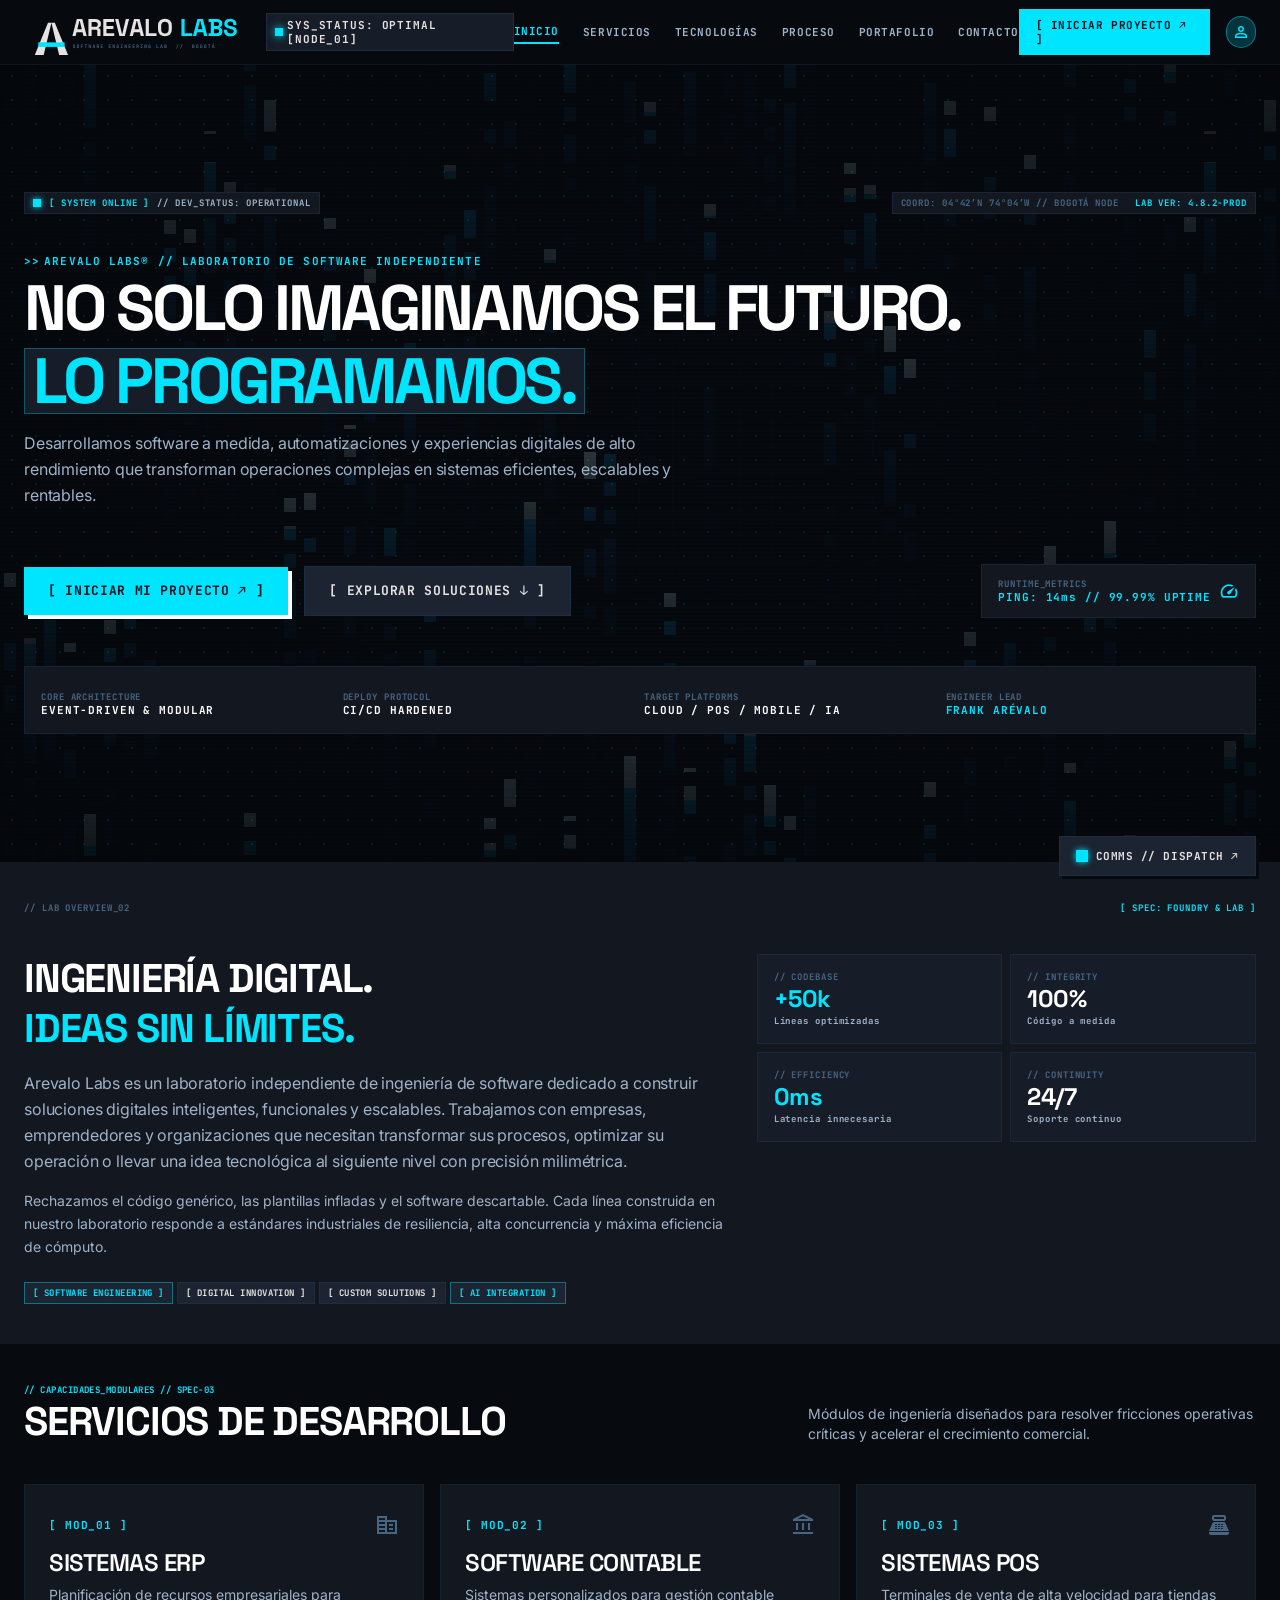
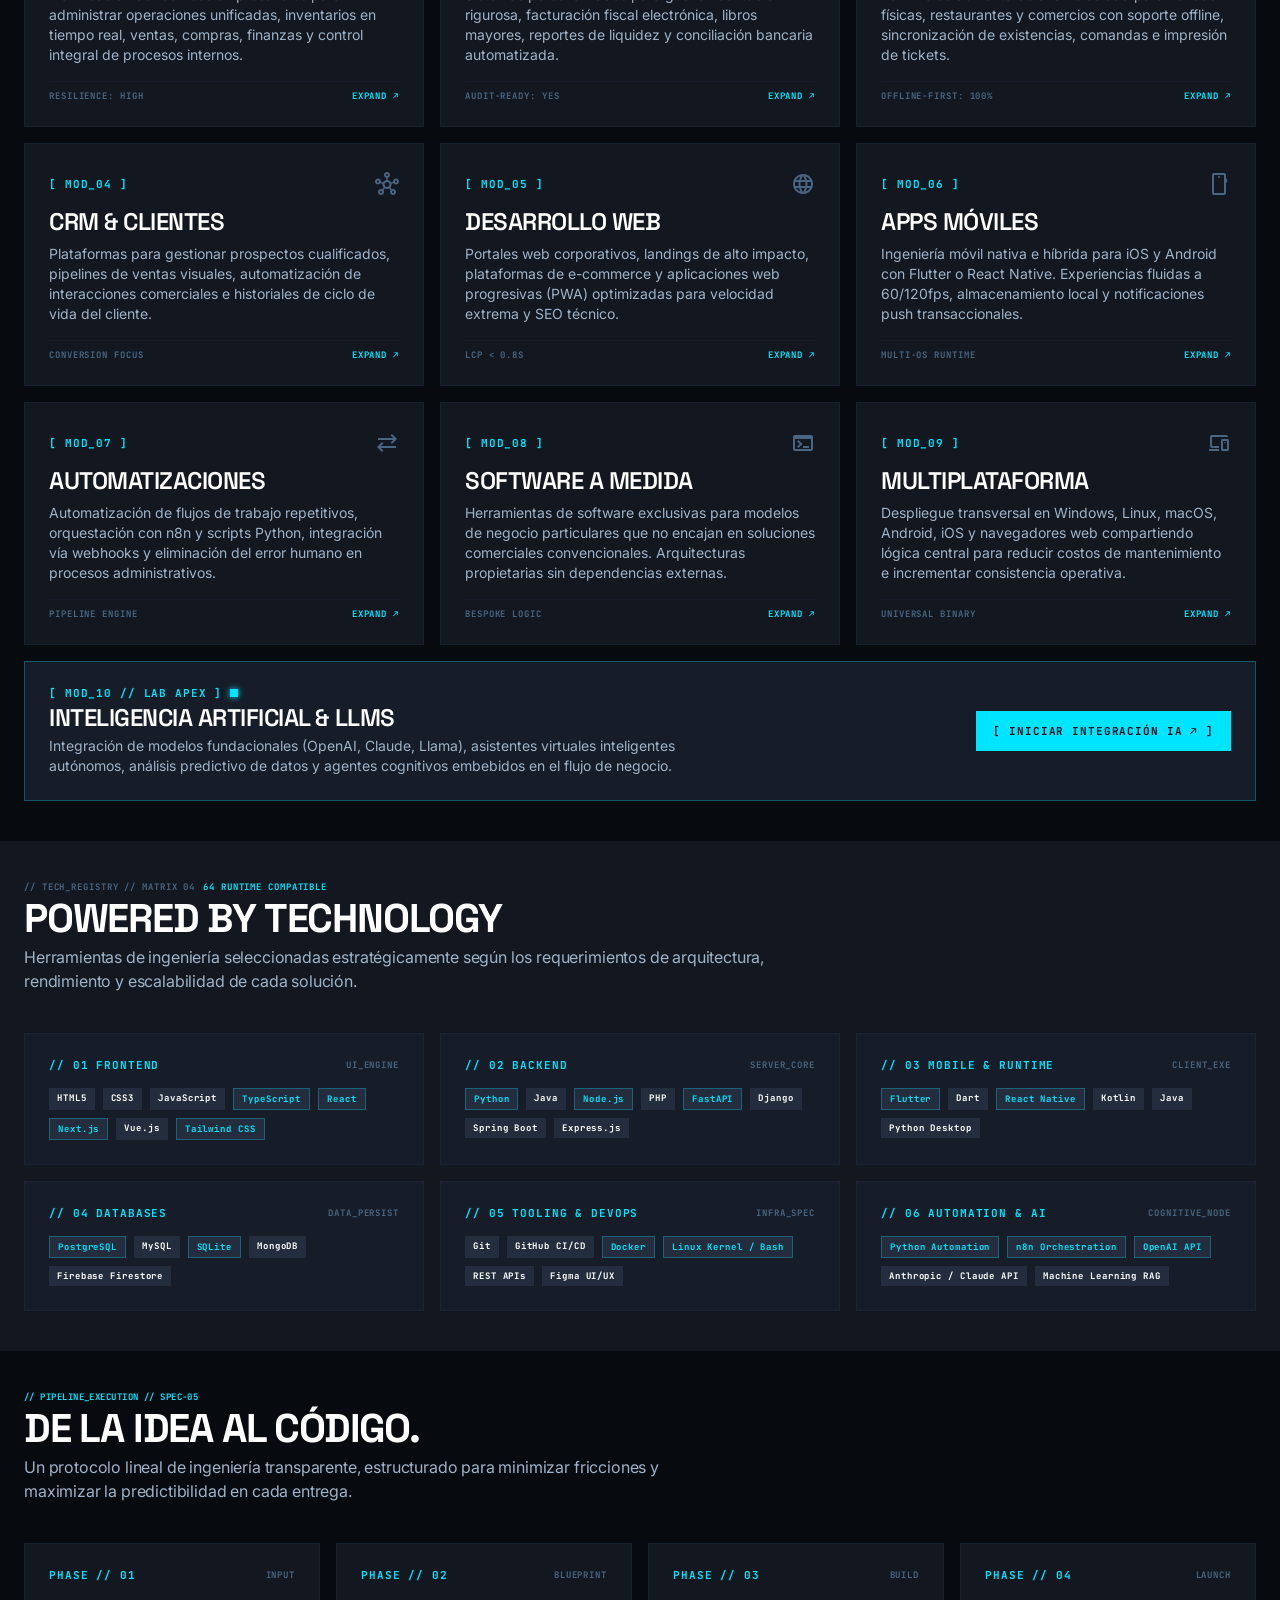
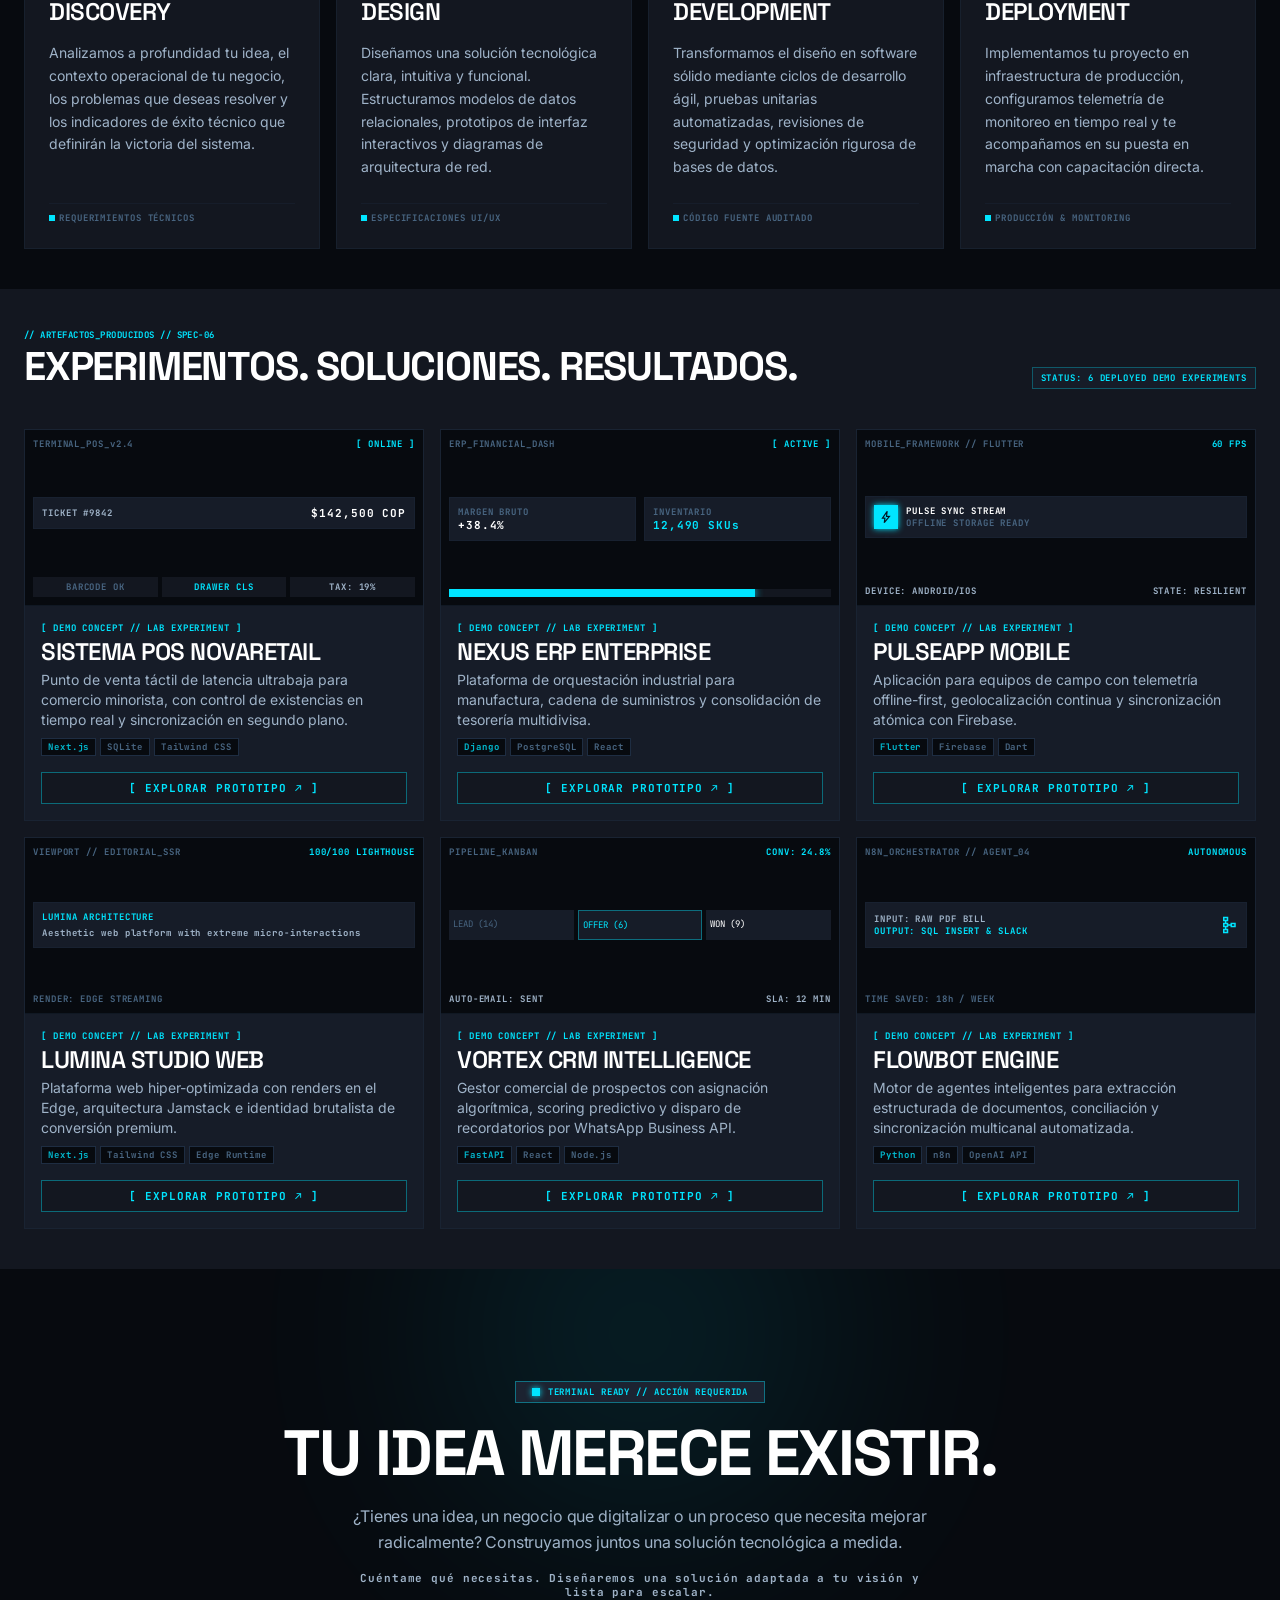
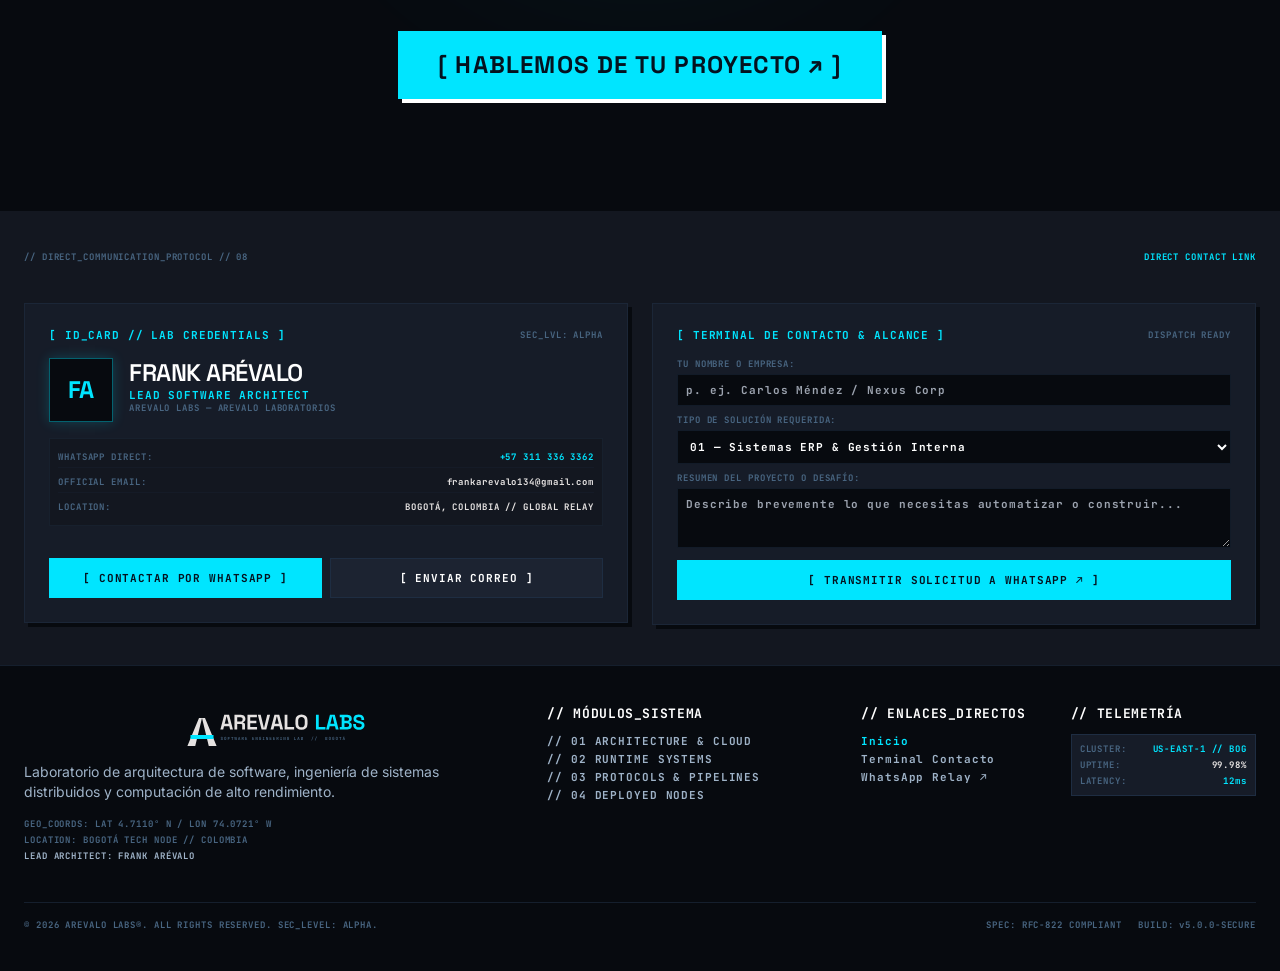
==== commit b4b8d765: "feat(brand): reemplaza el logo raster por un lockup vectorial acorde al sitio - nuevo monograma A co" ====
--- a/index.html
+++ b/index.html
@@ -80,12 +80,12 @@
     <!-- Brand -->
     <div class="flex items-center gap-space-lg">
       <a class="flex items-center" href="#inicio" aria-label="Arevalo Labs — Inicio">
-        <!-- Logo: self-hosted, no external URL tokens -->
+        <!-- Logo: vectorial, self-hosted (sin tokens externos) -->
         <img
-          src="assets/images/logo.png"
-          alt="Arevalo Labs® Logo"
+          src="assets/images/logo.svg"
+          alt="Arevalo Labs® — Software Engineering Laboratory"
           class="h-12 w-auto object-contain"
-          width="200" height="48"
+          width="229" height="48"
           loading="eager"
           decoding="async"
         />
@@ -1120,8 +1120,8 @@
 
       <!-- Brand column -->
       <div class="lg:col-span-5 flex flex-col gap-space-md">
-        <img src="assets/images/logo.png" alt="Arevalo Labs® Logo"
-             class="h-10 w-auto object-contain" width="180" height="40"
+        <img src="assets/images/logo.svg" alt="Arevalo Labs® — Software Engineering Laboratory"
+             class="h-10 w-auto object-contain" width="191" height="40"
              loading="lazy" decoding="async" />
         <p class="font-body-md text-body-md text-secondary max-w-md">
           Laboratorio de arquitectura de software, ingeniería de sistemas distribuidos y computación de alto rendimiento.
